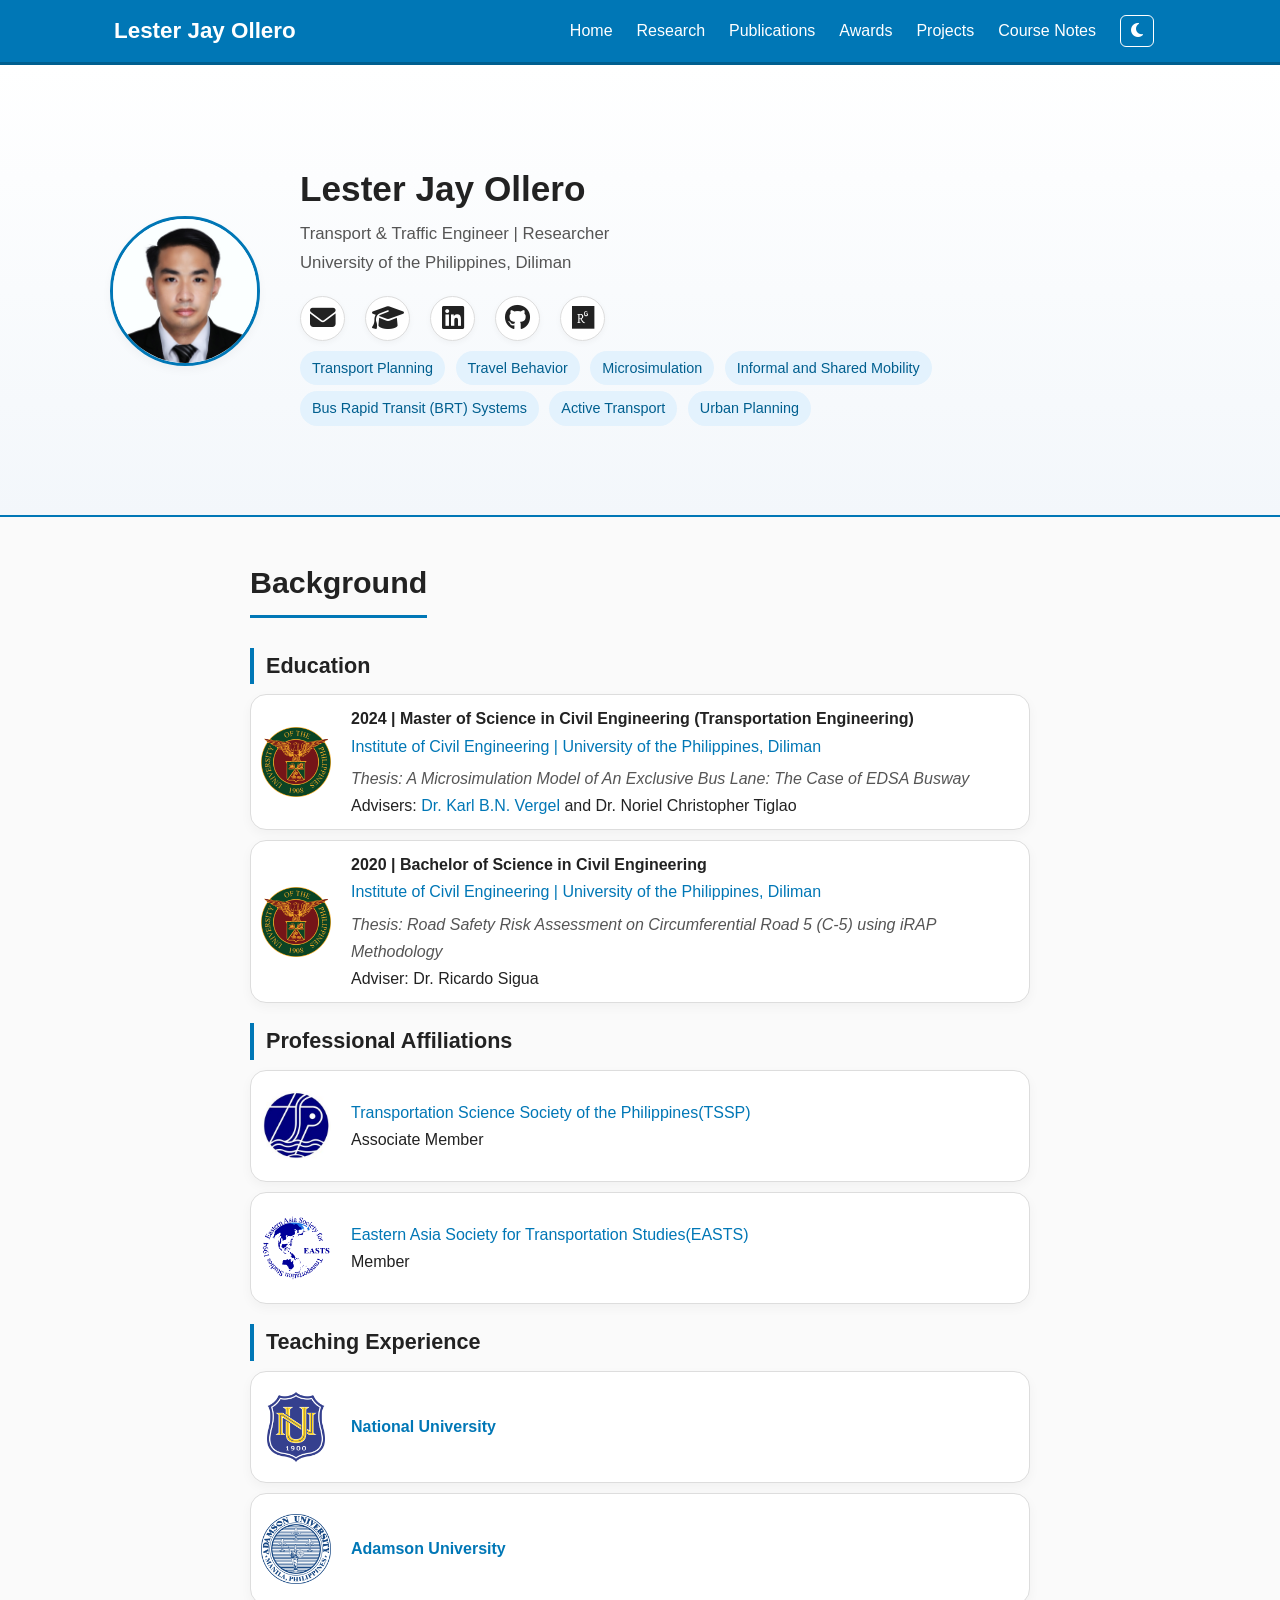
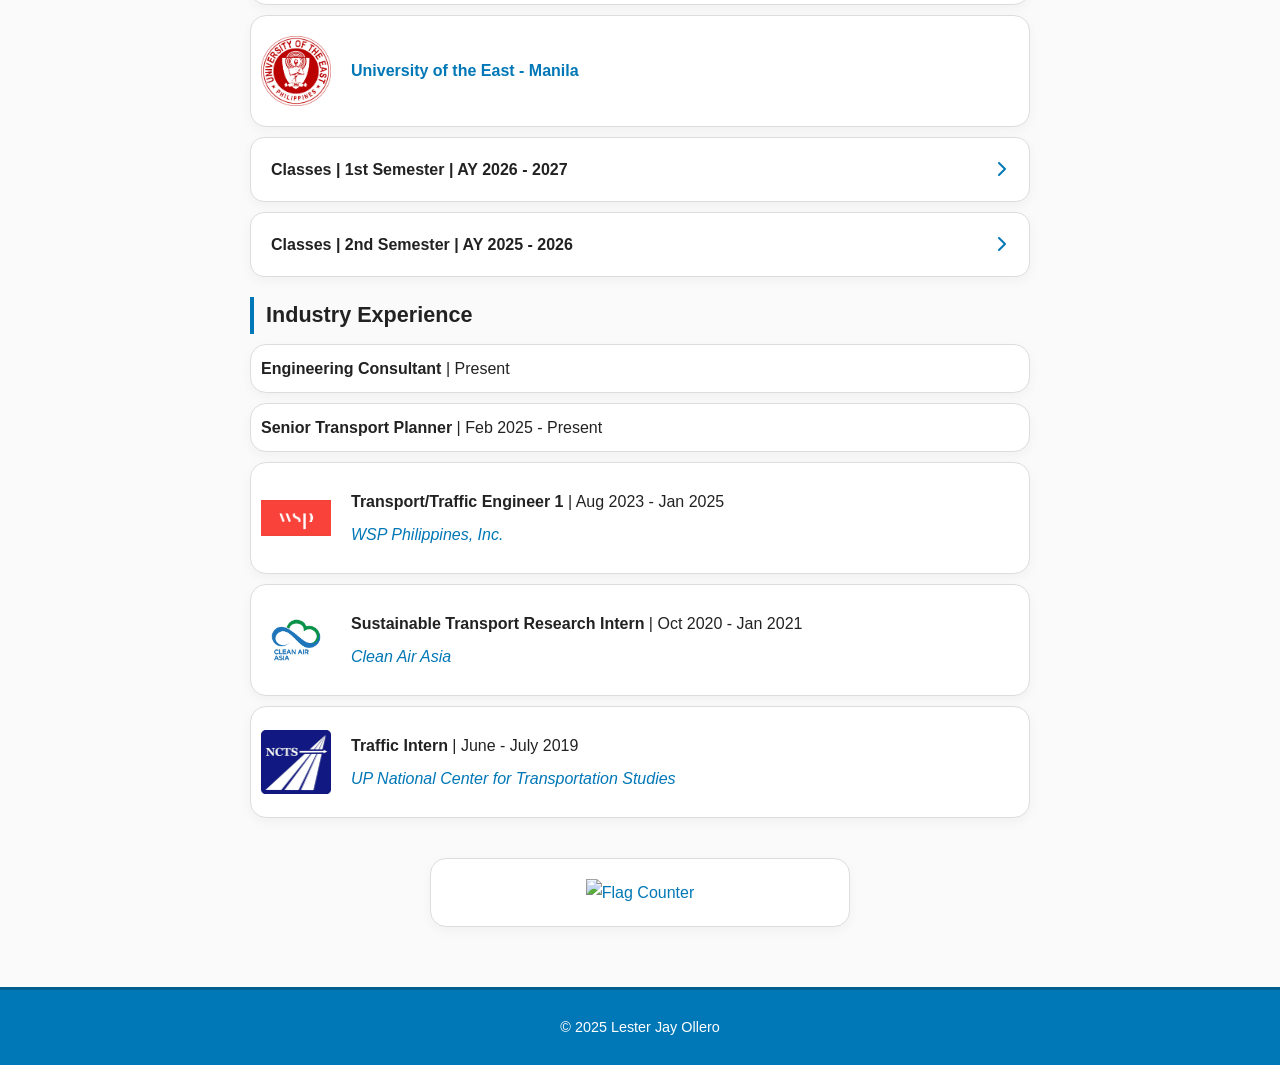
==== index.html @ 2fdcbc17 "Update index.html" ====
<!DOCTYPE html>
<html lang="en">
<head>
  <meta charset="UTF-8" />
  <meta name="viewport" content="width=device-width, initial-scale=1.0" />
  <title>Lester Jay Ollero | Transport & Traffic Engineer | Researcher</title>
  <meta name="keywords" content="Lester Jay Ollero, LPTRP, EDSA Busway, Traffic Impact Assessment, Active Transport, BRT, Sustainable Mobility, Urban Transport, Traffic Simulation">
  <meta name="description" content="Lester Jay is a licensed Civil Engineer with extensive involvement in a variety of projects focused on public transport route planning, active transport strategic master planning, transportation master plan, traffic studies, and traffic impact assessments. He is currently assisting in the development of the Active Transport Strategic Master Plan (ATSMP), an initiative by the Department of Transportation (DOTr) aimed at advancing walking, cycling, and other forms of active mobility. He has collaborated with national government agencies, local government units (LGUs), and transport operators under the Public Transport Modernization Program to identify and analyze critical barriers to the effective implementation of the Local Public Transport Route Plan (LPTRP).  Lester Jay has been engaged in various transport and traffic engineering studies, including travel demand forecasting, road capacity assessments, intersection and queueing analysis, and parking demand studies. He has provided strategic inputs on roadway design optimization, internal circulation planning, and traffic impact mitigation to support data-driven decision-making in infrastructure development and urban planning.">
  <meta name="author" content="Lester Jay Ollero">
  <link rel="stylesheet" href="https://cdnjs.cloudflare.com/ajax/libs/font-awesome/6.5.0/css/all.min.css">

  <style>
    /* --- Reset --- */
    * {
      margin: 0;
      padding: 0;
      box-sizing: border-box;
    }

    :root {
      --bg: #fafafa;
      --text: #222;
      --muted: #555;
      --accent: #0077b6;
      --accent-hover: #005f8f;
      --nav-bg: #fff;
      --card-bg: #fff;
      --border: #ddd;
      --shadow: rgba(0, 0, 0, 0.04);
      --header-grad1: #ffffff;
      --header-grad2: #f3f7fb;
    }

    body.dark-mode {
      --bg: #0d1117;
      --text: #e6edf3;
      --muted: #9da6b5;
      --accent: #58a6ff;
      --accent-hover: #1f6feb;
      --nav-bg: #161b22;
      --card-bg: #161b22;
      --border: #30363d;
      --shadow: rgba(0, 0, 0, 0.3);
      --header-grad1: #161b22;
      --header-grad2: #0d1117;
    }

    body {
      font-family: "Segoe UI", Roboto, sans-serif;
      color: var(--text);
      background: var(--bg);
      line-height: 1.7;
      scroll-behavior: smooth;
      transition: background 0.4s, color 0.4s;
    }

    a {
      color: var(--accent);
      text-decoration: none;
      transition: color 0.2s ease;
    }

    a:hover {
      color: var(--accent-hover);
      text-decoration: underline;
    }

    /* --- Navbar --- */
    .navbar {
      background: var(--nav-bg);
      border-bottom: 1px solid var(--border);
      position: sticky;
      top: 0;
      z-index: 100;
      width: 100%;
      transition: background 0.4s, color 0.4s;
    }

    .nav-container {
      display: flex;
      justify-content: space-between;
      align-items: center;
      padding: 12px 24px;
      max-width: 1100px;
      margin: 0 auto;
    }

    .nav-logo {
      font-size: 1.4em;
      font-weight: 600;
      color: var(--text);
    }

    .nav-menu {
      display: flex;
      list-style: none;
      align-items: center;
    }

    .nav-menu li {
      margin: 0 12px;
    }

    .nav-menu a {
      color: var(--text);
      font-weight: 500;
    }

    .nav-menu a:hover {
      color: var(--accent);
    }

       /* --- FIX START: hamburger visible always --- */
    .menu-toggle .bar {
      height: 3px;
      width: 25px;
      background-color: #ffffff; /* visible on blue navbar */
      margin: 4px 0;
      border-radius: 3px;
      transition: background 0.3s;
    }
    /* --- FIX END --- */
    
    #theme-toggle {
      background: none;
      border: 1px solid var(--border);
      border-radius: 6px;
      padding: 6px 10px;
      cursor: pointer;
      color: var(--text);
      font-size: 1em;
      transition: all 0.3s ease;
    }

    #theme-toggle:hover {
      background: var(--accent);
      color: #fff;
      border-color: var(--accent);
    }

    /* --- Navbar Blue Theme --- */
.navbar {
  background: #0077b6 !important; /* same as footer color */
  border-bottom: 3px solid #005f8f; /* same darker blue border tone */
}

.nav-menu a {
  color: #ffffff !important; /* white text for readability */
}

.nav-menu a:hover {
  color: #cce7ff !important; /* lighter blue hover effect */
}

.nav-logo {
  color: #ffffff !important;
}

.menu-toggle .bar {
  background-color: #ffffff !important;
}

#theme-toggle {
  border: 1px solid #ffffff !important;
  color: #ffffff !important;
}

#theme-toggle:hover {
  background: #005f8f !important;
  color: #ffffff !important;
  border-color: #005f8f !important;
}


    /* --- Mobile Nav --- */
    .menu-toggle {
      display: none;
      flex-direction: column;
      cursor: pointer;
      z-index: 300; /* ensure above overlay */
    }

    .menu-toggle .bar {
      height: 3px;
      width: 25px;
      background-color: var(--text);
      margin: 4px 0;
      border-radius: 3px;
      transition: background 0.3s;
    }

    @media (max-width: 768px) {
      .menu-toggle {
        display: flex;
      }

      .nav-menu {
        position: fixed;
        right: -100%;
        top: 0;
        flex-direction: column;
        background: var(--nav-bg);
        width: min(80vw,280px);
        height: 100%;
        border-left: 1px solid var(--border);
        padding-top: 70px;
        transition: right 0.3s ease-in-out;
        z-index: 400; /* FIX: increased to stay above overlay */
      }

          /* --- FIX START: match mobile drawer with blue navbar --- */
      .nav-menu {
        background: #0077b6;
      }
      /* --- FIX END --- */
      
      .nav-menu.active {
        right: 0;
      }

      .nav-menu li {
        margin: 18px 0;
        text-align: center;
      }
    }

    body.menu-open::after {
      content: "";
      position: fixed;
      top: 0;
      left: 0;
      width: 100%;
      height: 100%;
      background: rgba(0, 0, 0, 0.4);
      z-index: 99;
    }

    header {
      padding: 20px 10px 10px;
      background: linear-gradient(to bottom, var(--header-grad1), var(--header-grad2));
      border-bottom: 2px solid var(--accent);
      transition: background 0.4s;
      position: relative;
      overflow:hidden;
      min-height: 420px;
    }
    
 /* particle area only */
.hero-bg{
    position:relative;
    max-width:1100px;
    margin:auto;
    min-height:420px;
    overflow:hidden;
    border-radius:20px;
}   

/* particles stay inside hero-bg only */
#particles-js{
    position:absolute;
    inset:0;
    width:100%;
    height:100%;
    z-index:0;
    overflow:hidden;
    pointer-events:none;
}
    
 .header-container{
    display:flex;
    align-items:center;
    justify-content:center;
    gap:40px;
    min-height:420px;
    margin:auto;
    text-align:left;
    padding:30px 20px;
   position: relative;
   z-index:2;
}

    .profile-pic img {
      width: 150px;
      height: 150px;
      object-fit: cover;
      border-radius: 50%;
      border: 3px solid var(--accent);
      box-shadow: 0 4px 10px var(--shadow);
    }

    .header-text h1 {
      font-size: 2.2em;
      color: var(--text);
      margin-bottom: 2px;
    }

    .header-text p {
      color: var(--muted);
      font-size: 1.05em;
    }

    .header-text em {
      color: var(--muted);
      display: block;
      margin-top: 3px;
    }

    .contact-links {
      margin-top: 18px;
      display: flex;
      justify-content: center;
      gap: 20px;
      font-size: 1.6em;
    }

    .contact-links a {
      color: var(--text);
      background: var(--card-bg);
      padding: 10px;
      border-radius: 50%;
      transition: all 0.3s ease;
      display: flex;
      align-items: center;
      justify-content: center;
      width: 45px;
      height: 45px;
      box-shadow: 0 2px 6px var(--shadow);
      border: 1px solid var(--border);
    }

    .contact-links a:hover {
      color: #fff;
      background: var(--accent);
      transform: scale(1.15);
    }

    .contact-links{
    justify-content:flex-start;
}

    section {
      max-width: 900px;
      margin: 40px auto;
      padding: 0 20px;
    }

   /* =========================
   SECTION LAYOUT
========================= */

section{
    max-width:800px;
    margin:40px auto;
    padding:0 10px;
}

section h2{
    font-size:1.9rem;
    border-bottom:3px solid var(--accent);
    display:inline-block;
    padding-bottom:6px;
    margin-bottom:10px;
}

section h3{
    font-size:1.35rem;
    margin:20px 0 10px;
    border-left:4px solid var(--accent);
    padding-left:12px;
}

    section h4{
    margin-top:10px;
    background:var(--card-bg);
    border:1px solid var(--border);
    border-radius:14px;
    padding:18px 20px;
    box-shadow:0 4px 12px var(--shadow);
    cursor:pointer;
    display:flex;
    justify-content:space-between;
    align-items:center;
    transition:0.25s ease;
}

section h4:hover{
    transform:translateY(-2px);
}

section h4 i {
  transform: rotate(-90deg);
  transition: 0.3s;
  color: var(--accent);
}

section h4.active i { transform: rotate(0deg); }

.collapsible-content {
  overflow: hidden;
  max-height: 0;
  transition: max-height 0.4s ease;
}

.collapsible-content.open {
  max-height: 2000px;
}

    section ul {
      list-style: none;
      padding-left: 0;
    }

    section li{
    background:var(--card-bg);
    border:1px solid var(--border);
    border-radius:16px;
    padding:10px;
    margin-bottom:10px;
    box-shadow:0 4px 12px var(--shadow);
    transition:0.25s ease;
}

section li:hover{
    transform:translateY(-2px);
}

    section li strong {
      color: var(--text);
    }

    section em {
      color: var(--muted);
      display: block;
      margin-top: 5px;
    }

 footer {
  text-align: center;
  padding: 25px 10px;
  background: #0077b6; /* main blue tone */
  color: #ffffff; /* white text for contrast */
  font-size: 0.9em;
  margin-top: 60px;
  border-top: 3px solid #005f8f; /* subtle darker blue border */
  transition: background 0.4s, color 0.4s;
}

footer a {
  color: #ffffff;
  text-decoration: underline;
}

footer a:hover {
  color: #cce7ff;
}

/* =========================
   RESEARCH INTERESTS
========================= */

.research-card{
    background: var(--card-bg);
    border: 1px solid var(--border);
    border-radius: 20px;
    padding: 24px;
    box-shadow: 0 4px 12px var(--shadow);
}

.research-title{
    font-size: 0.9rem;
    font-weight: 600;
    letter-spacing: 1px;
    text-transform: uppercase;
    color: var(--muted);
    margin-bottom: 16px;
}

/* Two-row layout */
.research-tags{
    display: grid;
    grid-template-columns: repeat(4, 1fr);
    gap: 8px;
}

.research-tag{
    display: flex;
    justify-content: center;
    align-items: center;
    text-align: center;
    padding: 5px 10px;
    border-radius: 999px;
    font-size: 0.65rem;
    font-weight: 500;
}

.research-tag.blue{
    background:#eef4ff;
    border:1px solid #bfd2ff;
    color:#2563eb;
}

.research-tag.green{
    background:#eef8f4;
    border:1px solid #b7dfd2;
    color:#0f766e;
}

body.dark-mode .research-tag.blue{
    background:rgba(88,166,255,.15);
    border:1px solid rgba(88,166,255,.30);
    color:#8ab4ff;
}

body.dark-mode .research-tag.green{
    background:rgba(34,197,94,.15);
    border:1px solid rgba(34,197,94,.30);
    color:#7ee787;
}

/* Mobile responsiveness */
@media (max-width: 900px){
    .research-tags{
        grid-template-columns: repeat(2, 1fr);
    }
}

@media (max-width: 600px){
    .research-tags{
        grid-template-columns: 1fr;
    }

    header h1{
        font-size: 1.9em;
    }

    section{
        margin: 25px auto;
    }
}
    /* Education Logos */
.education-entry{
    display:flex;
    align-items:center;
    gap:20px;
    min-height:90px;
}

.education-entry img{
    width:70px;
    height:70px;
    object-fit:contain;
    flex-shrink:0;
    align-self:center;
}

.education-details{
    flex:1;
}
      /* =========================
   VISITOR COUNTER
========================= */

      .visitor-counter{
    margin:40px auto;
    padding:20px;
    max-width:420px;
    background:var(--card-bg);
    border:1px solid var(--border);
    border-radius:16px;
    box-shadow:0 4px 12px var(--shadow);
    text-align:center;
}

  /*--- FIXED RESEARCH TAGS --- */
  .tag {
    display:inline-block;
    background:#e3f2fd;
    color:#005f8f;
    padding:5px 12px;
    border-radius:20px;
    font-size:0.9em;
    margin-right:6px;
    margin-bottom:6px;
    transition: all .2s;
  }
  body.dark-mode .tag { background:#203544; color: #bfe6ff; }
  .tag:hover { background: var(--accent); color:#fff; cursor:default; }
  
    .tags{
    margin-top:10px;
}
    @media (max-width: 768px){

    .header-container{
        flex-direction: column;
        text-align: center;
        gap: 20px;
    }

    .contact-links{
        justify-content: center;
    }

    .header-text{
        width: 100%;
    }
}
    @media (max-width:768px){
    .research-tag{
        font-size:0.8rem;
        padding:8px 12px;
    }
}
    @media (max-width:768px){
    .header-text h1{
        font-size:1.8rem;
    }

    .header-text p{
        font-size:0.95rem;
    }
}
    @media (max-width:768px){
    section{
        padding:0 15px;
    }
}
    @media (max-width: 768px) {
    .visitor-counter {
        max-width: 100%;
        padding: 10px;
        overflow-x: auto;
    }

    .visitor-counter img {
        max-width: 100%;
        height: auto;
    }
}
  </style>
</head>

<body>
  <nav class="navbar">
    <div class="nav-container">
      <a href="#home" class="nav-logo">Lester Jay Ollero</a>
      <div class="menu-toggle" id="mobile-menu">
        <span class="bar"></span>
        <span class="bar"></span>
        <span class="bar"></span>
      </div>
      <ul class="nav-menu">
        <li><a href="#home" style="color:var(--accent);">Home</a></li>
        <li><a href="research.html">Research</a></li>
        <li><a href="publications.html">Publications</a></li>
        <li><a href="awards.html">Awards</a></li>
        <li><a href="projects.html">Projects</a></li>
        <li><a href="trafficflow.html">Course Notes</a></li>
        <li><button id="theme-toggle" title="Toggle dark/light mode"><i class="fa-solid fa-moon"></i></button></li>
      </ul>
    </div>
  </nav>

  <header id="home">
    <div class="hero-bg">
    <div id="particles-js"></div>
    
    <div class="header-container">
      <div class="profile-pic">
        <img src="images/ollero_github.jpeg" alt="Lester Jay Ollero Profile Photo">
      </div>
      <div class="header-text">
        <h1>Lester Jay Ollero</h1>
        <p>Transport & Traffic Engineer | Researcher</p>
        <p>University of the Philippines, Diliman</p>
        <div class="contact-links">
          <a href="mailto:ollerolesterjay@gmail.com" title="Email"><i class="fa-solid fa-envelope"></i></a>
          <a href="https://scholar.google.com/citations?hl=en&user=lB6re-QAAAAJ" target="_blank" title="Google Scholar"><i class="fa-solid fa-graduation-cap"></i></a>
          <a href="https://www.linkedin.com/in/lesterjayventuraollero/" target="_blank" title="LinkedIn"><i class="fa-brands fa-linkedin"></i></a>
          <a href="https://github.com/lesterjayollero" target="_blank" title="GitHub"><i class="fa-brands fa-github"></i></a>
          <a href="https://www.researchgate.net/profile/Lester_Jay_Ollero" target="_blank" title="ResearchGate"><i class="fa-brands fa-researchgate"></i></a>
        </div>
        <div class="tags">
    <span class="tag">Transport Planning</span>
    <span class="tag">Travel Behavior</span>
    <span class="tag">Microsimulation</span>
    <span class="tag">Informal and Shared Mobility</span>
    <span class="tag">Bus Rapid Transit (BRT) Systems</span>
    <span class="tag">Active Transport</span>
    <span class="tag">Urban Planning</span>
  </div>
      </div>
      </div>
    </div>
  </header>

  <section id="background">
    <h2>Background</h2>
    <h3>Education</h3>
  <ul>
    <li>
    <div class="education-entry">
      
      <img src="images/upd logo.png" alt="UP Diliman Logo">
      
      <div class="education-details">
          <strong>2024 | Master of Science in Civil Engineering (Transportation Engineering)</strong><br>
        <a href="https://ice.upd.edu.ph/" target="_blank">Institute of Civil Engineering | University of the Philippines, Diliman</a><br>
        <em>Thesis: A Microsimulation Model of An Exclusive Bus Lane: The Case of EDSA Busway</em>
        Advisers: <a href="https://ice.upd.edu.ph/karl-vergel/" target="_blank">Dr. Karl B.N. Vergel</a> and Dr. Noriel Christopher Tiglao
      </div>
    </div>
   </li>
  </ul>

    <ul>
    <li>
        <div class="education-entry">
      
      <img src="images/upd logo.png" alt="UP Diliman Logo">
      
      <div class="education-details">
      <strong>2020 | Bachelor of Science in Civil Engineering</strong><br>
        <a href="https://ice.upd.edu.ph/" target="_blank">Institute of Civil Engineering | University of the Philippines, Diliman</a><br>
        <em>Thesis: Road Safety Risk Assessment on Circumferential Road 5 (C-5) using iRAP Methodology</em>
        Adviser: Dr. Ricardo Sigua
      </div>
      </div>
    </li>
    </ul>
    
    <h3>Professional Affiliations</h3>
    <ul>
        <li>
      <div class="education-entry">
      <img src="images/tssp logo.jpg" alt="Transportation Science Society of the Philippines Logo">
      <div class="education-details">
      <a href="https://ncts.upd.edu.ph/tssp/" target="_blank">Transportation Science Society of the Philippines(TSSP)</a><br>
        <p>Associate Member</p>
      </div>
      </div>
        </li>
    </ul>
    
    <ul>
      <li>
        <div class="education-entry">
      
      <img src="images/easts logo.png" alt="Eastern Asia Society for Transportation Studies Logo">
      
      <div class="education-details">
          <a href="https://easts.info/" target="_blank">Eastern Asia Society for Transportation Studies(EASTS)</a><br>
        <p>Member</p>
      </div>
        </div>
      </li>
    </ul>
    
    <h3>Teaching Experience</h3>
    <ul>
        <li>
        <div class="education-entry">
        <img src="images/nu logo.png" alt="National University Logo">
        <div class="education-details">
        <strong><a href="https://www.national-u.edu.ph/" target="_blank">National University</a></strong>
        </div>
        </div>
        </li>
    </ul>
         <ul>
        <li>
        <div class="education-entry">
        <img src="images/adu logo.png" alt="Adamson University Logo">
        <div class="education-details">
         <strong> <a href="https://www.adamson.edu.ph/v1//" target="_blank">Adamson University</a></strong>
         </div>
        </div>
        </li>
    </ul>
      <ul> 
      <li>
        <div class="education-entry">
        <img src="images/ue logo.png" alt="University of the East Logo">
        <div class="education-details">
        <strong><a href="https://www.ue.edu.ph/mla/history-of-college-of-engineering/" target="_blank">University of the East - Manila</a></strong><br>
        </div>
        </div>
        </li>
    </ul> 
   
     <h4>Classes | 1st Semester | AY 2026 - 2027 <i class="fa-solid fa-chevron-down"></i></h4>
     <div class="collapsible-content">
      <ul>
      <li>Pending Teaching Load</li>
      <li>Pending Teaching Load</li>
      </ul> 
    </div>
   
    <h4>Classes | 2nd Semester | AY 2025 - 2026 <i class="fa-solid fa-chevron-down"></i></h4>
     <div class="collapsible-content">
      <ul>
      <li>Highway and Railroad Engineering</li>
      <li>Principles of Transportation Engineering</li>
      <li>Geotechnical Engineering</li>
      <li>Theory of Structures</li>
      <li>Introduction to Transport Modelling and Simulation</li>
      <li>Transportation Master Planning (TMP) and Traffic Impact Assessment (TIA) Studies</li>
      <li>Transportation and Traffic Surveys</li>
    </ul> 
    </div>
    
    <h3>Industry Experience</h3>
    <ul>
      <li><strong>Engineering Consultant</strong> | Present<br>
      </li>
      <li><strong>Senior Transport Planner</strong> | Feb 2025 - Present<br>
      </li>
      
      <li>
        <div class="education-entry">
        <img src="images/wsp logo.png" alt="WSP Logo">
        <div class="education-details">
        <strong>Transport/Traffic Engineer 1</strong> | Aug 2023 - Jan 2025<br>
        <em><a href="https://www.wsp.com/en-ph/services/transport-planning" target="_blank">WSP Philippines, Inc.</a></em>
        </div>
        </div>
      </li>
      
      <li>
        <div class="education-entry">
        <img src="images/caa logo.png" alt="Clean Air Asia Logo">
        <div class="education-details">
        <strong>Sustainable Transport Research Intern</strong> | Oct 2020 - Jan 2021<br>
        <em><a href="https://cleanairasia.org/" target="_blank">Clean Air Asia</a></em>
        </div>
        </div>
      </li>
        
      <li>
        <div class="education-entry">
        <img src="images/up ncts logo.jpg" alt="UP National Center for Transportation Studies Logo">
        <div class="education-details">
        <strong>Traffic Intern</strong> | June - July 2019<br>
        <em><a href="https://ncts.upd.edu.ph/" target="_blank">UP National Center for Transportation Studies</a></em>
        </div>
        </div>
      </li>
      
    </ul>
     </section>

  <div class="visitor-counter">
  <a href="https://info.flagcounter.com/JVEH">
    <img src="https://s05.flagcounter.com/count2/JVEH/bg_FFFFFF/txt_000000/border_CCCCCC/columns_4/maxflags_12/viewers_0/labels_1/pageviews_1/flags_0/percent_1/"
         alt="Flag Counter"
         border="0">
  </a>
</div>

  <script src="https://cdn.jsdelivr.net/npm/tsparticles@2/tsparticles.bundle.min.js"></script>
  
  <footer>© 2025 Lester Jay Ollero</footer>

  <script>
    const menu = document.querySelector('#mobile-menu');
    const navMenu = document.querySelector('.nav-menu');
    const body = document.querySelector('body');
    const toggleBtn = document.getElementById('theme-toggle');
    const icon = toggleBtn.querySelector('i');

    menu.addEventListener('click', () => {
      navMenu.classList.toggle('active');
      body.classList.toggle('menu-open');
    });

    document.querySelectorAll('.nav-menu a').forEach(link => {
      link.addEventListener('click', () => {
        navMenu.classList.remove('active');
        body.classList.remove('menu-open');
      });
    });

    const savedTheme = localStorage.getItem('theme');
    if (savedTheme === 'dark') {
      body.classList.add('dark-mode');
      icon.classList.replace('fa-moon', 'fa-sun');
    }

    toggleBtn.addEventListener('click', () => {
      body.classList.toggle('dark-mode');
      const isDark = body.classList.contains('dark-mode');
      icon.classList.toggle('fa-moon', !isDark);
      icon.classList.toggle('fa-sun', isDark);
      localStorage.setItem('theme', isDark ? 'dark' : 'light');
    });
    
    /* --- COLLAPSIBLES --- */
document.querySelectorAll('section h4').forEach((h4) => {
  const content = h4.nextElementSibling;
  h4.addEventListener('click', () => {
    const open = h4.classList.toggle('active');
    content.classList.toggle('open', open);
  });
});
/* -BG Dots--*/
tsParticles.load({
  id: "particles-js",
  options: {

    fullScreen: {
      enable: false
    },

    background: {
      color: {
        value: "transparent"
      }
    },

    particles: {
      number: {
        value: 80
      },
      color: {
        value: "#58a6ff"
      },
      links: {
        enable: true,
        color: "#58a6ff",
        distance: 150,
        opacity: 0.25
      },
      move: {
        enable: true,
        speed: 1
      },
      opacity: {
        value: 0.5
      },
      size: {
        value: {
          min: 1,
          max: 4
        }
      }
    }
  }
});
  </script>

<script type="application/ld+json">
{
  "@context": "https://schema.org",
  "@type": "Person",
  "name": "Lester Jay Ollero",
  "jobTitle": "Transport and Traffic Engineer",
  "affiliation": {
    "@type": "Organization",
    "name": "National University, Philippines"
  },
  "alumniOf": [
    {
      "@type": "CollegeOrUniversity",
      "name": "University of the Philippines Diliman"
    }
  ],
  "url": "https://lesterjayollero.github.io",
  "sameAs": [
    "https://scholar.google.com/citations?user=lB6re-QAAAAJ",
    "https://www.linkedin.com/in/lesterjayventuraollero/",
    "https://www.researchgate.net/profile/Lester_Jay_Ollero",
    "https://github.com/lesterjayollero"
  ],
  "knowsAbout": ["Transport Planning", "Traffic Simulation", "BRT", "Active Transport", "Sustainable Mobility", "Urban Planning", "Traffic Impact Assessment"]
}
 </script>
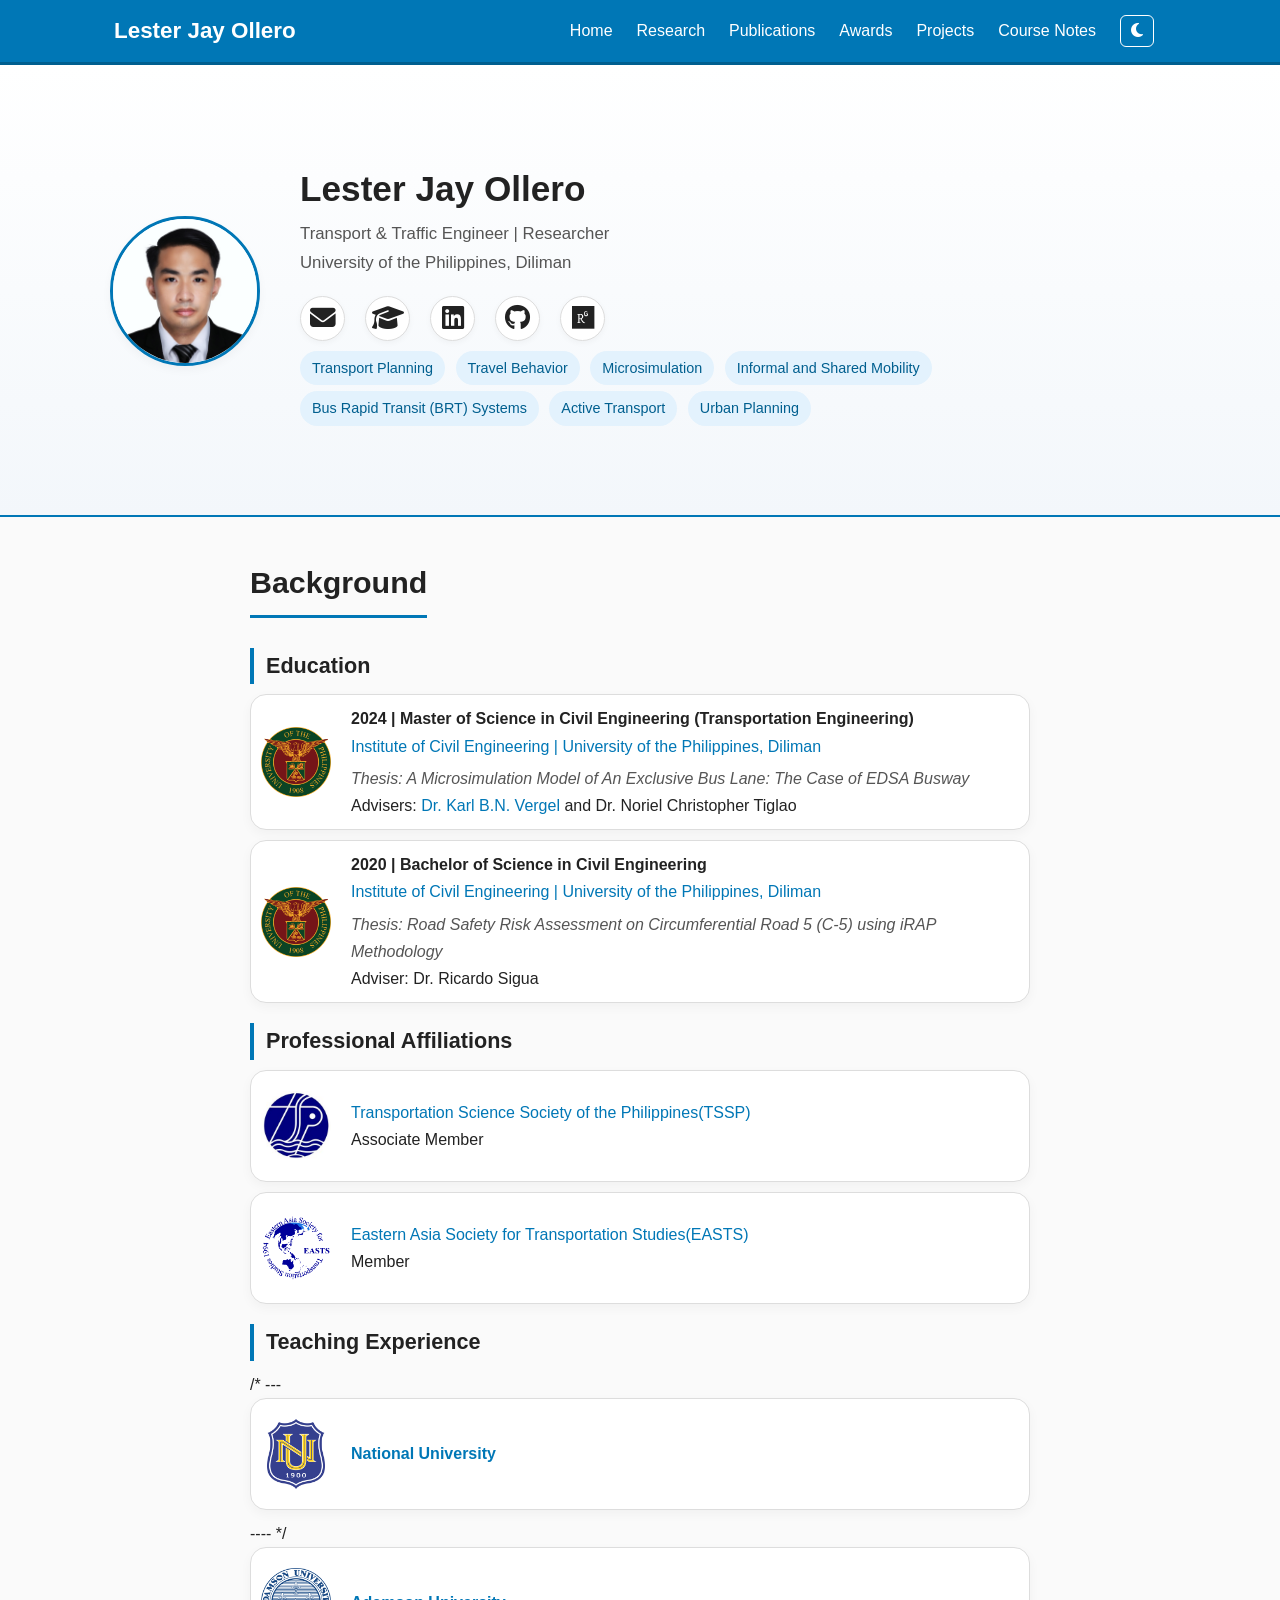
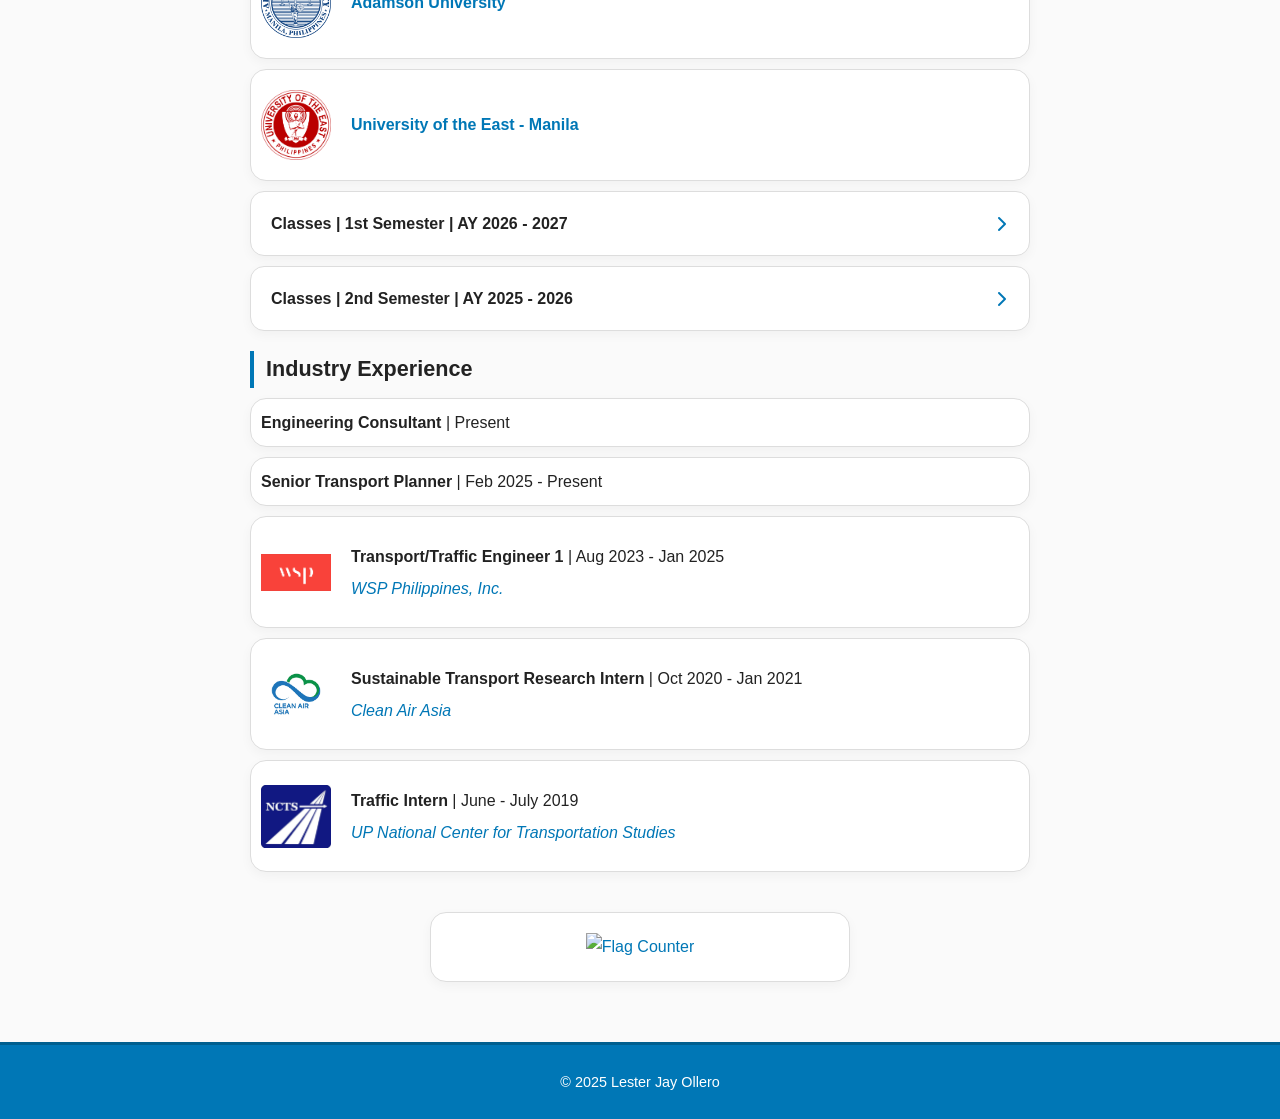
==== commit 0b9078f8: "Update index.html" ====
--- a/index.html
+++ b/index.html
@@ -7,8 +7,10 @@
   <meta name="keywords" content="Lester Jay Ollero, LPTRP, EDSA Busway, Traffic Impact Assessment, Active Transport, BRT, Sustainable Mobility, Urban Transport, Traffic Simulation">
   <meta name="description" content="Lester Jay is a licensed Civil Engineer with extensive involvement in a variety of projects focused on public transport route planning, active transport strategic master planning, transportation master plan, traffic studies, and traffic impact assessments. He is currently assisting in the development of the Active Transport Strategic Master Plan (ATSMP), an initiative by the Department of Transportation (DOTr) aimed at advancing walking, cycling, and other forms of active mobility. He has collaborated with national government agencies, local government units (LGUs), and transport operators under the Public Transport Modernization Program to identify and analyze critical barriers to the effective implementation of the Local Public Transport Route Plan (LPTRP).  Lester Jay has been engaged in various transport and traffic engineering studies, including travel demand forecasting, road capacity assessments, intersection and queueing analysis, and parking demand studies. He has provided strategic inputs on roadway design optimization, internal circulation planning, and traffic impact mitigation to support data-driven decision-making in infrastructure development and urban planning.">
   <meta name="author" content="Lester Jay Ollero">
+  <meta property="og:site_name" content="Lester Jay Ollero">
   <link rel="stylesheet" href="https://cdnjs.cloudflare.com/ajax/libs/font-awesome/6.5.0/css/all.min.css">
-
+  <link rel="icon" href="images/LJ Logo.png">
+  
   <style>
     /* --- Reset --- */
     * {
@@ -757,7 +759,7 @@
     </ul>
     
     <h3>Teaching Experience</h3>
-    <ul>
+  /* ---  <ul>
         <li>
         <div class="education-entry">
         <img src="images/nu logo.png" alt="National University Logo">
@@ -766,7 +768,7 @@
         </div>
         </div>
         </li>
-    </ul>
+    </ul>---- */
          <ul>
         <li>
         <div class="education-entry">
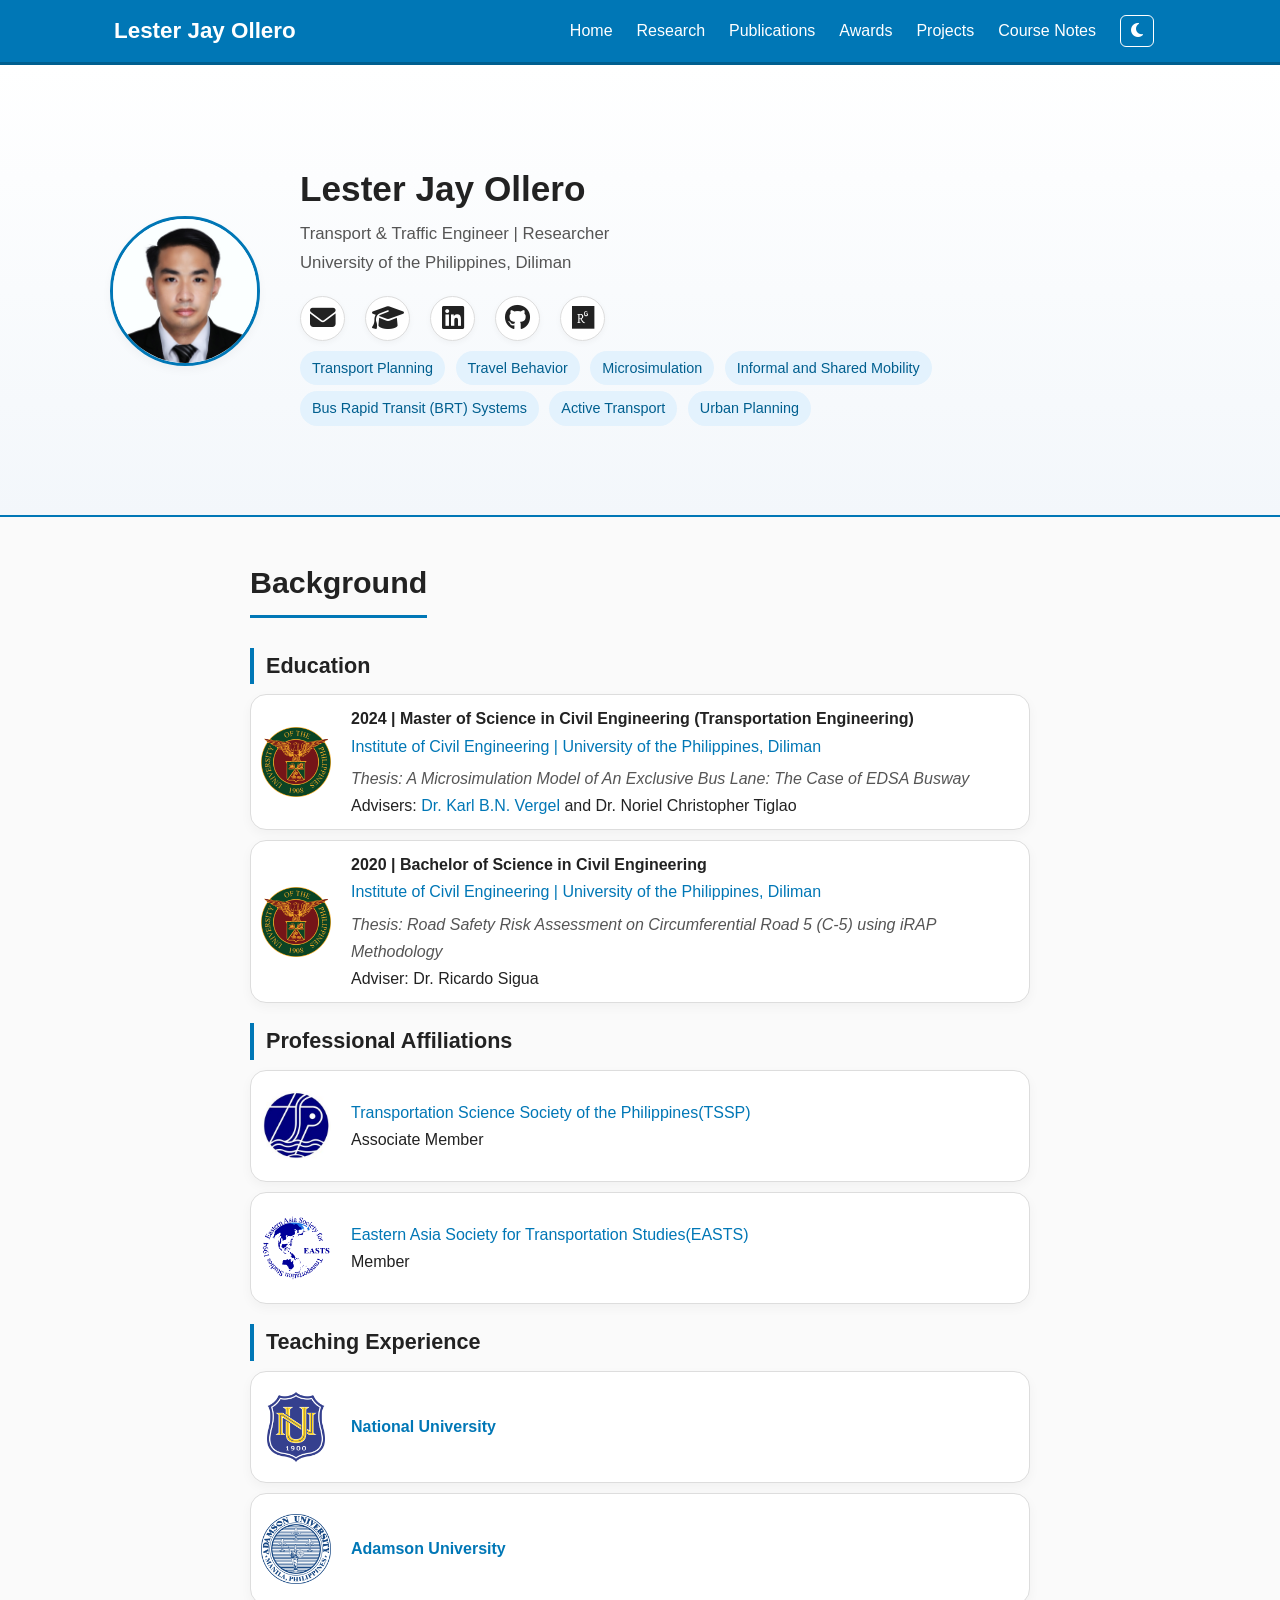
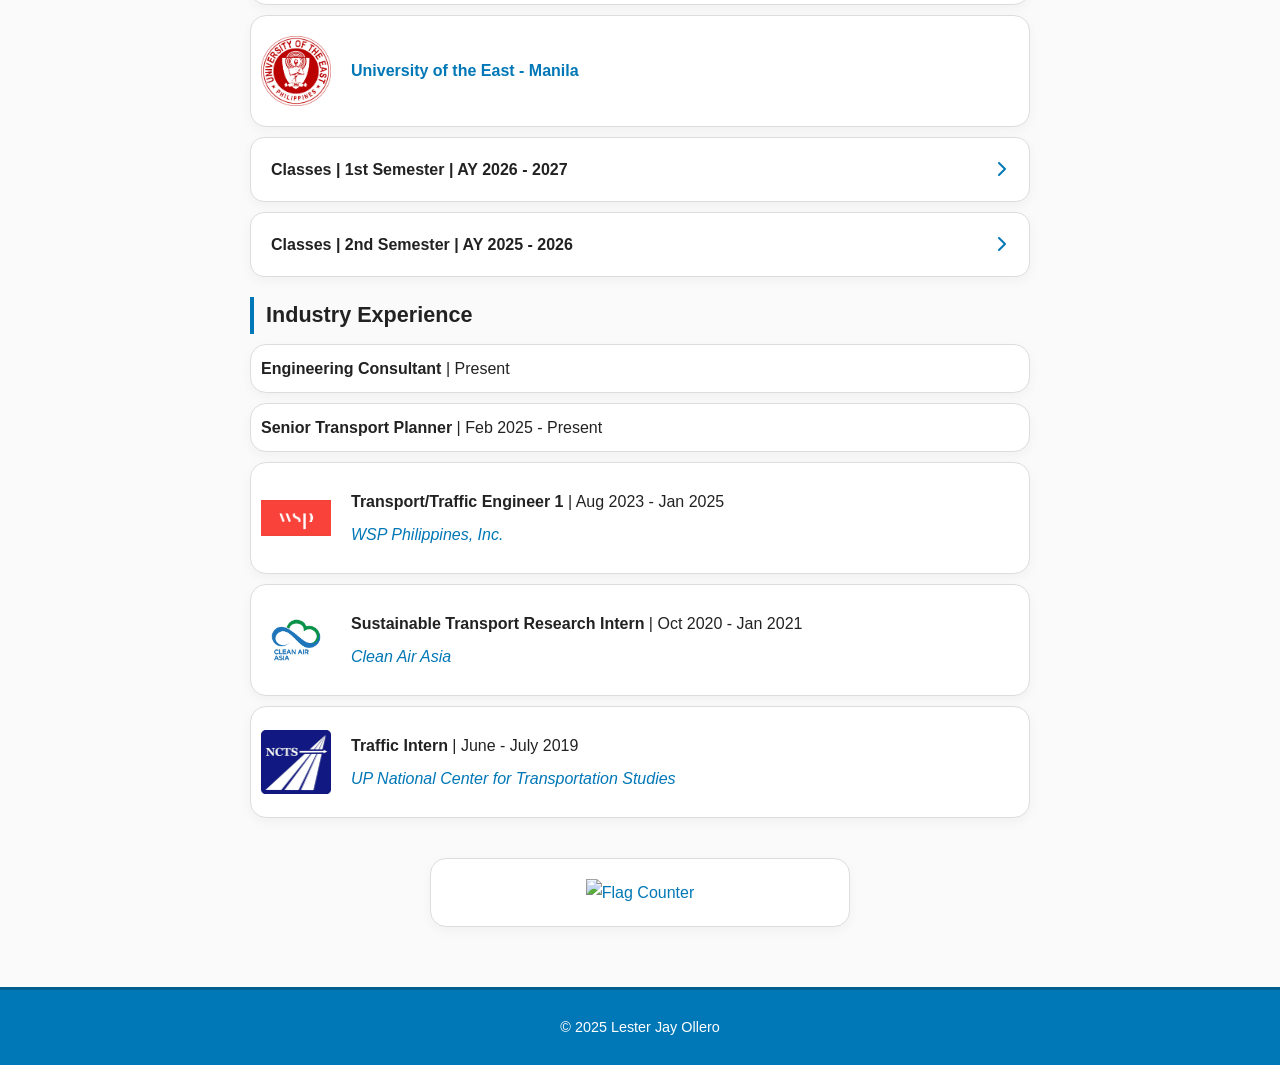
==== commit 486d3ffa: "Update index.html" ====
--- a/index.html
+++ b/index.html
@@ -759,7 +759,7 @@
     </ul>
     
     <h3>Teaching Experience</h3>
-  /* ---  <ul>
+  <ul>
         <li>
         <div class="education-entry">
         <img src="images/nu logo.png" alt="National University Logo">
@@ -768,7 +768,7 @@
         </div>
         </div>
         </li>
-    </ul>---- */
+    </ul>
          <ul>
         <li>
         <div class="education-entry">
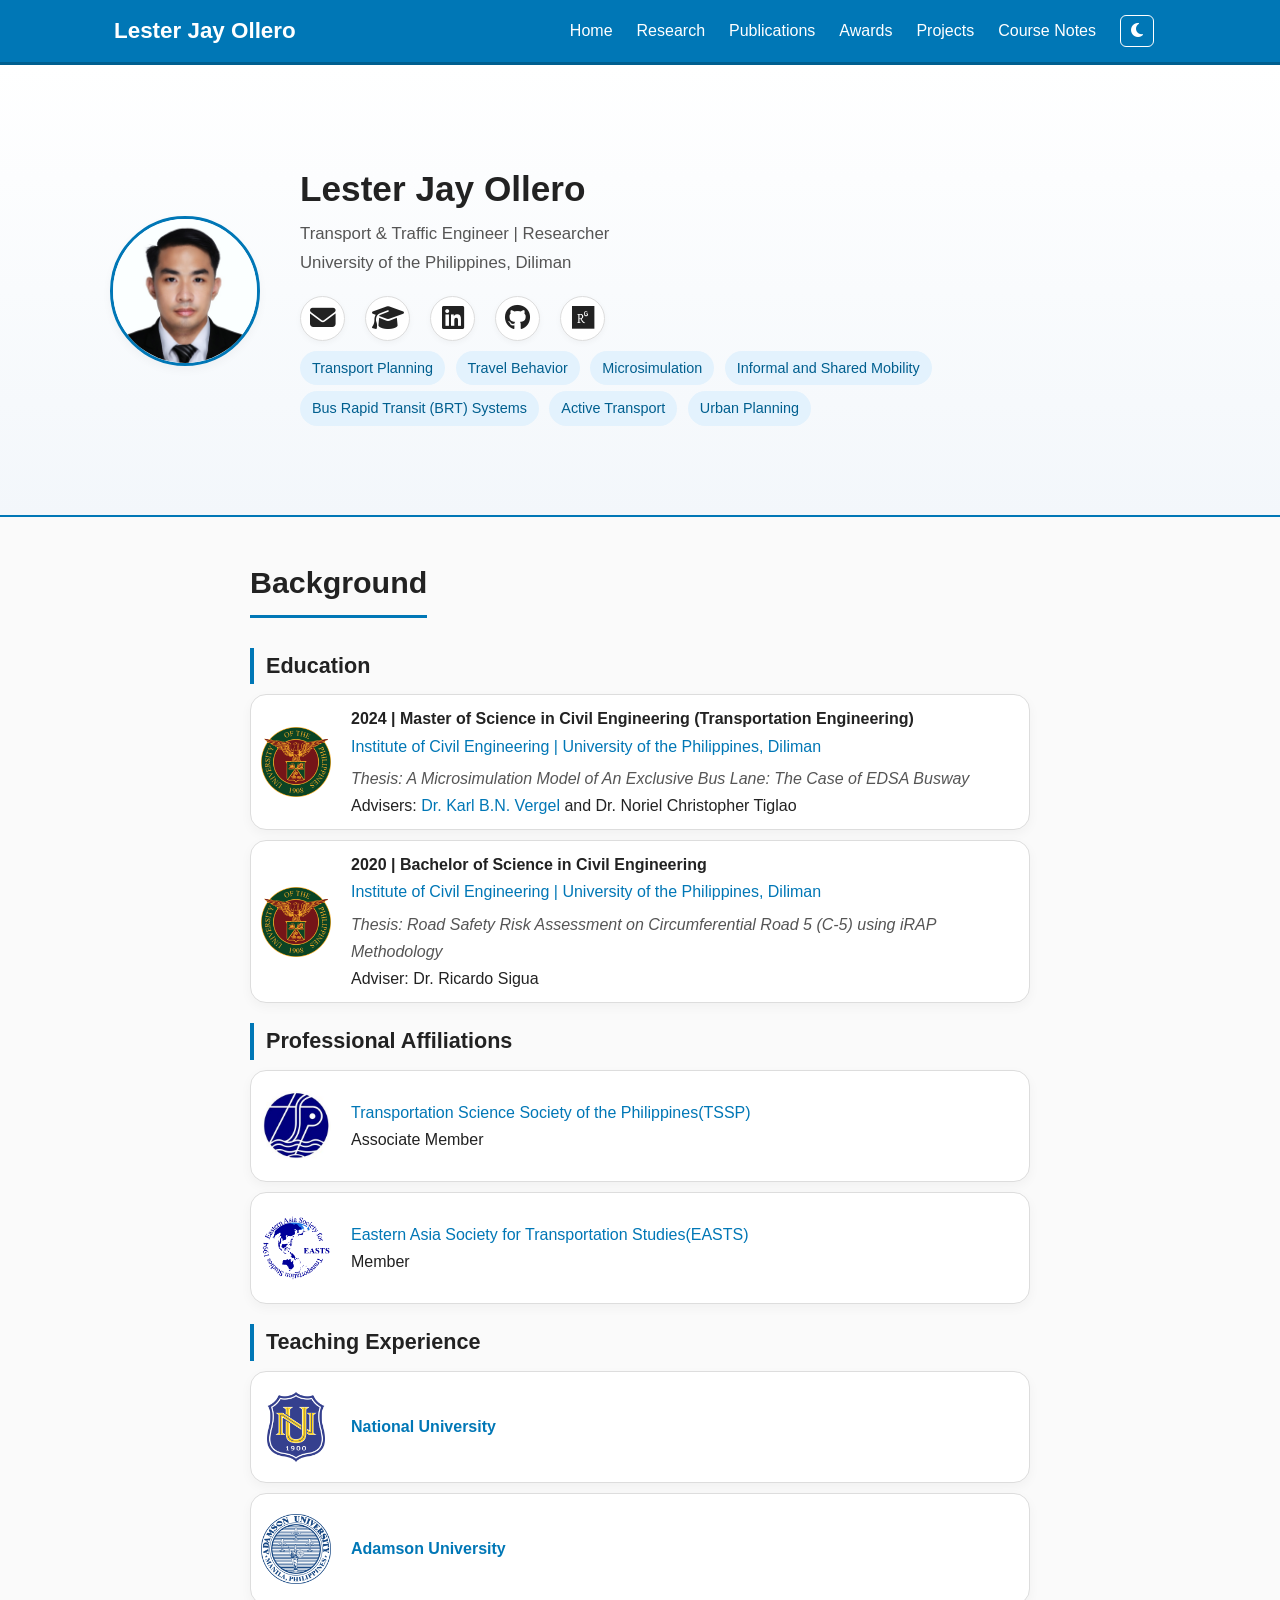
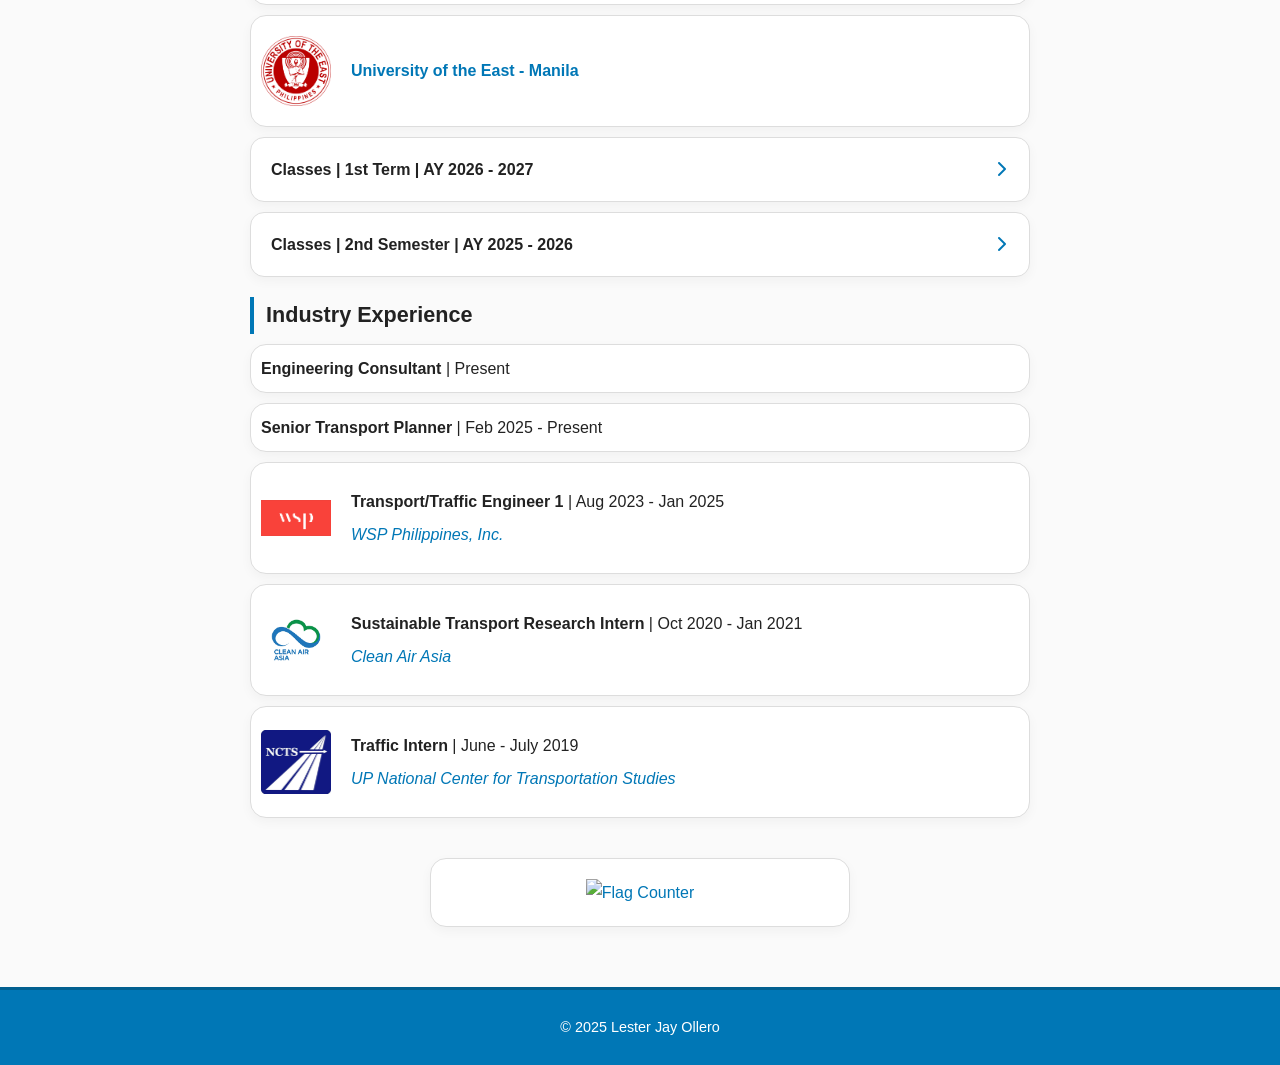
==== commit 56b32dc0: "Update index.html" ====
--- a/index.html
+++ b/index.html
@@ -790,11 +790,13 @@
         </li>
     </ul> 
    
-     <h4>Classes | 1st Semester | AY 2026 - 2027 <i class="fa-solid fa-chevron-down"></i></h4>
+     <h4>Classes | 1st Term | AY 2026 - 2027 <i class="fa-solid fa-chevron-down"></i></h4>
      <div class="collapsible-content">
       <ul>
-      <li>Pending Teaching Load</li>
-      <li>Pending Teaching Load</li>
+      <li>Advanced Transportation Planning and Engineering</li>
+      <li>Advanced Transport Modeling and Data Analytics</li>
+      <li>Principles of Transportation Engineering</li>
+      <li>Fundamentals of Surveying</li>
       </ul> 
     </div>
    
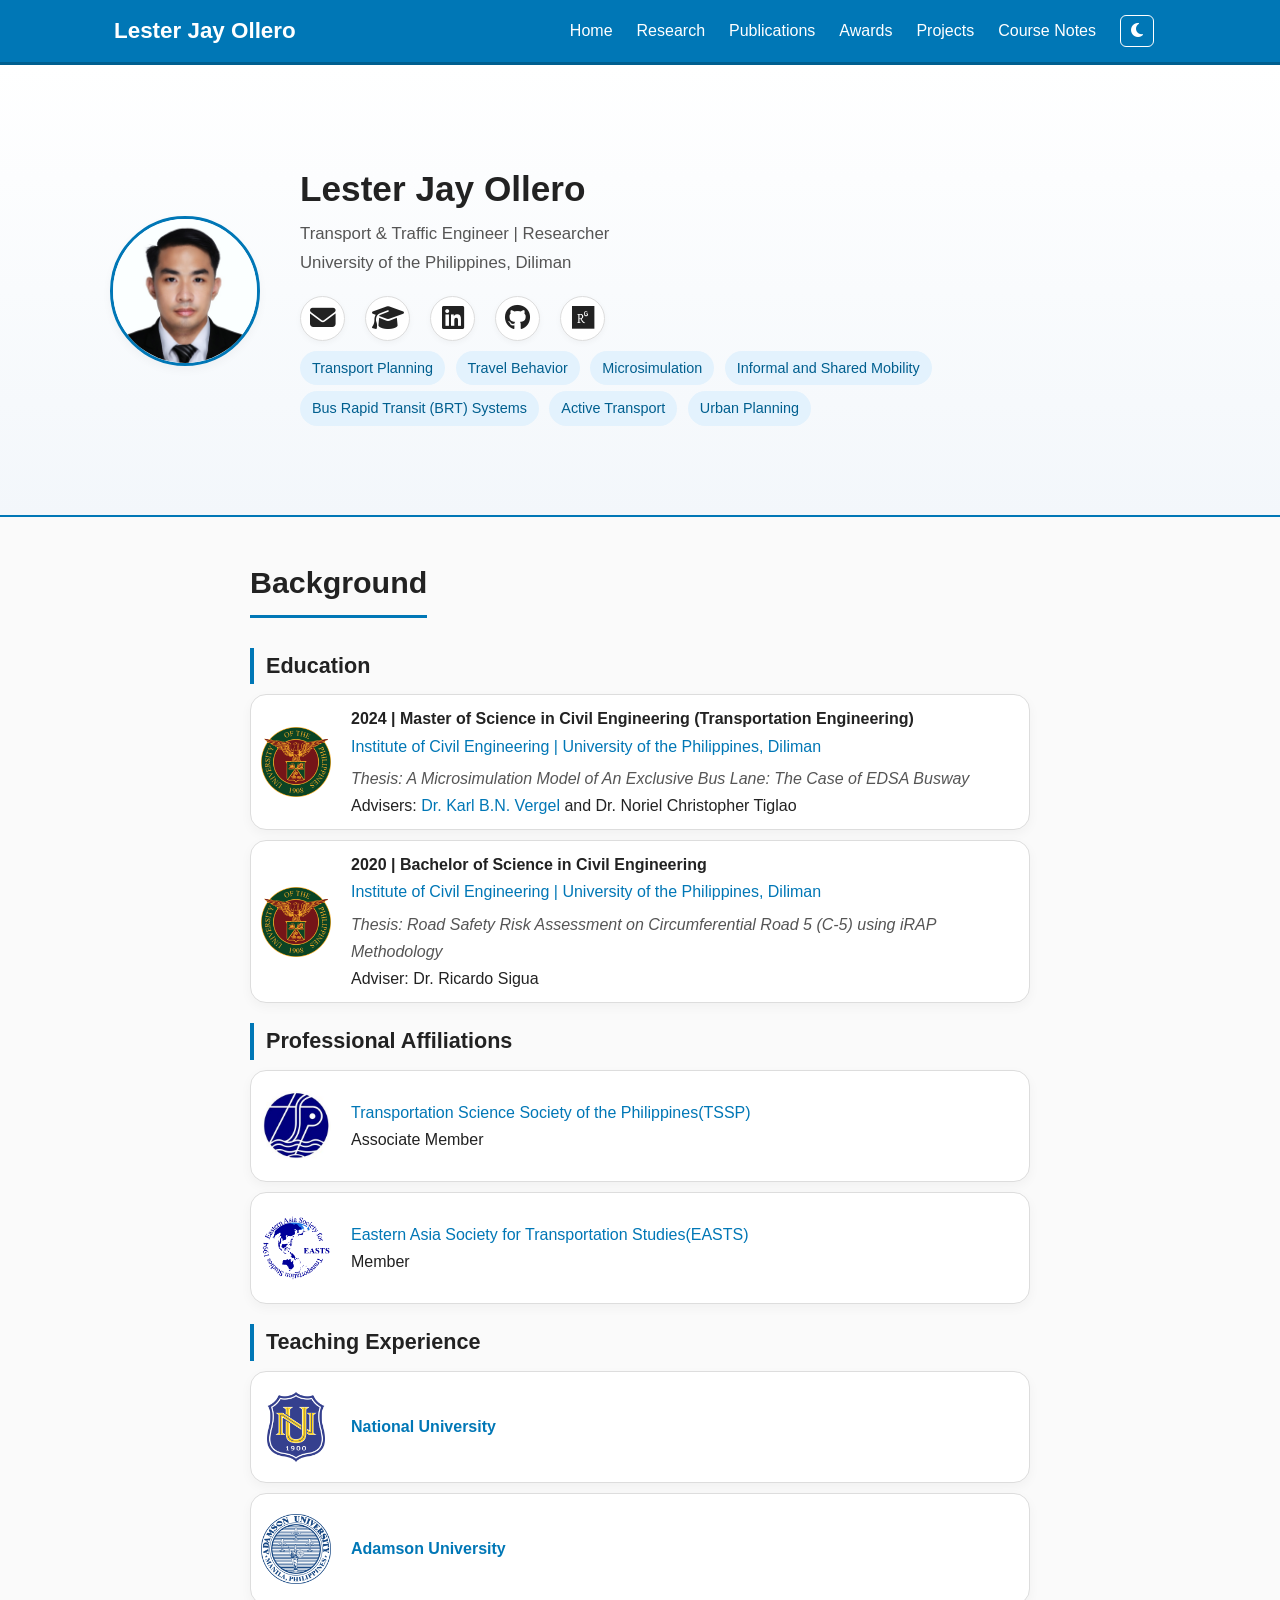
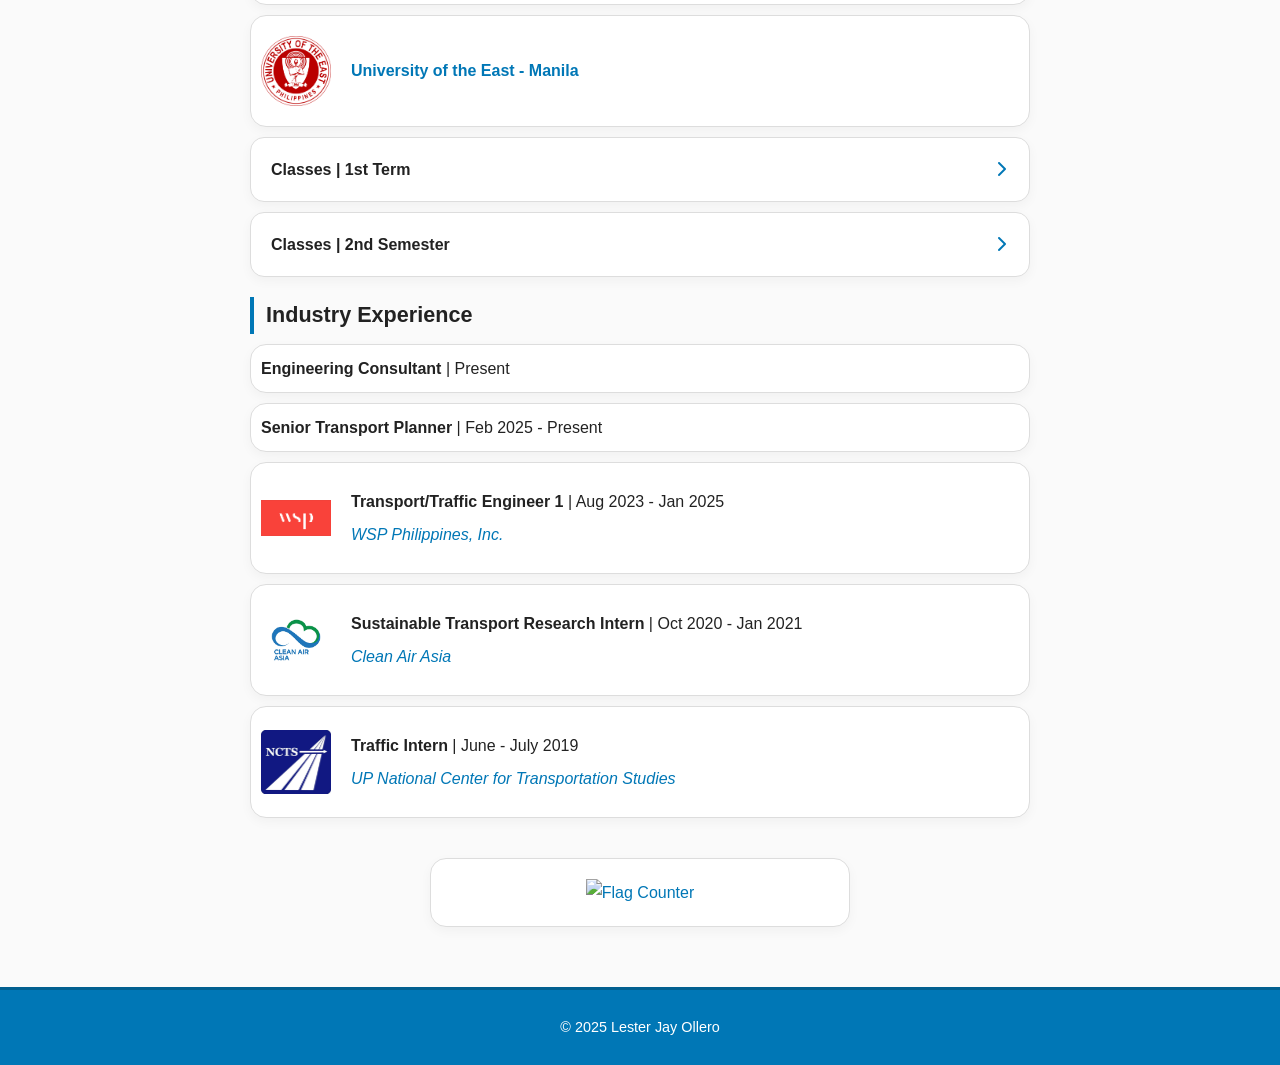
==== commit 974ae71a: "Update index.html" ====
--- a/index.html
+++ b/index.html
@@ -790,7 +790,7 @@
         </li>
     </ul> 
    
-     <h4>Classes | 1st Term | AY 2026 - 2027 <i class="fa-solid fa-chevron-down"></i></h4>
+     <h4>Classes | 1st Term <i class="fa-solid fa-chevron-down"></i></h4>
      <div class="collapsible-content">
       <ul>
       <li>Advanced Transportation Planning and Engineering</li>
@@ -800,7 +800,7 @@
       </ul> 
     </div>
    
-    <h4>Classes | 2nd Semester | AY 2025 - 2026 <i class="fa-solid fa-chevron-down"></i></h4>
+    <h4>Classes | 2nd Semester <i class="fa-solid fa-chevron-down"></i></h4>
      <div class="collapsible-content">
       <ul>
       <li>Highway and Railroad Engineering</li>
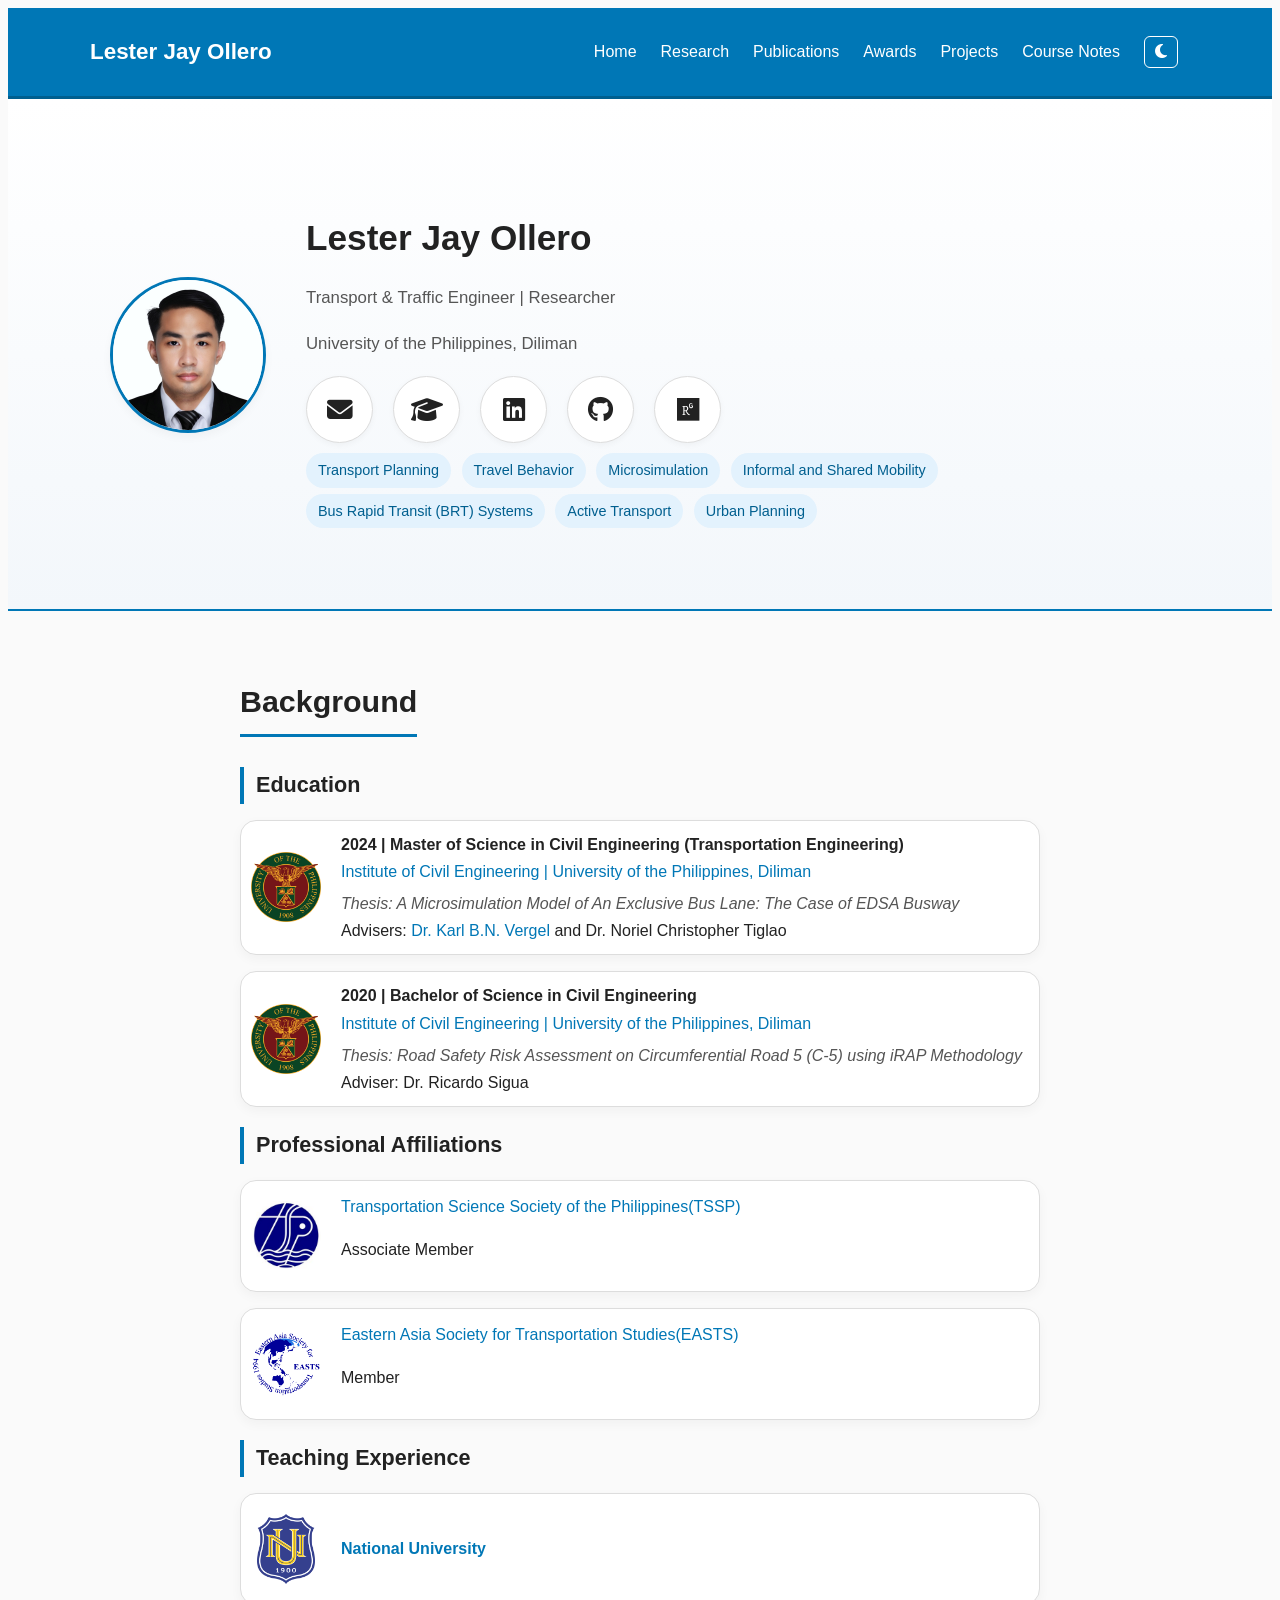
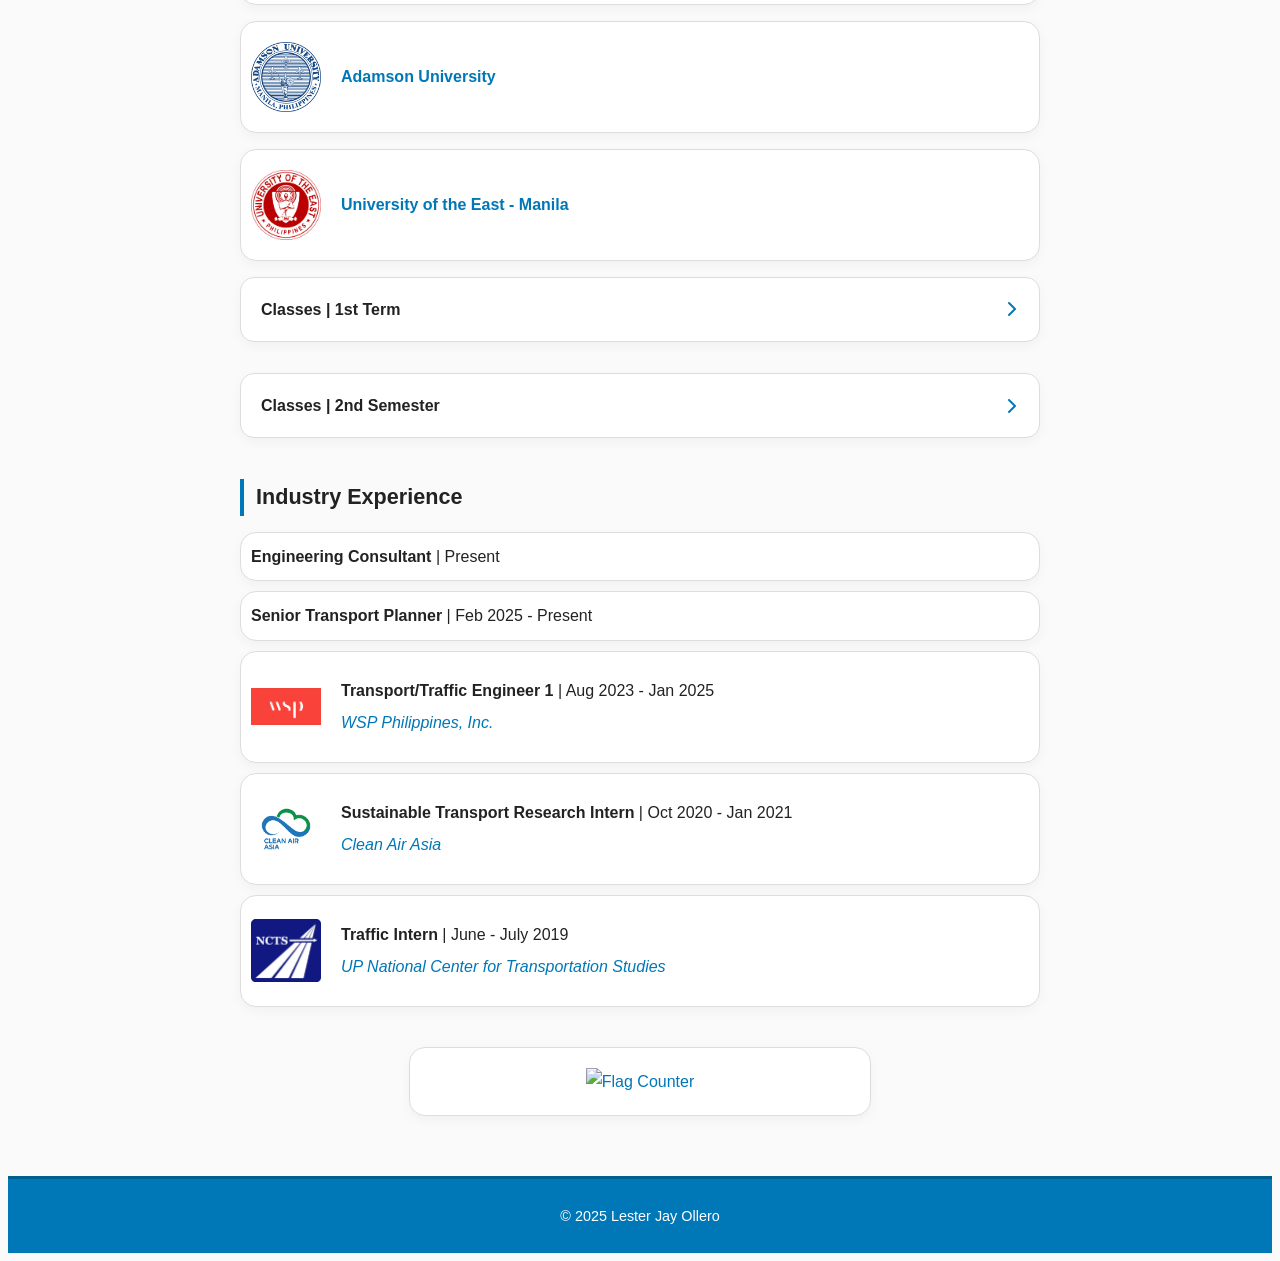
==== commit 53e49b3d: "Update index.html" ====
--- a/index.html
+++ b/index.html
@@ -11,635 +11,8 @@
   <link rel="stylesheet" href="https://cdnjs.cloudflare.com/ajax/libs/font-awesome/6.5.0/css/all.min.css">
   <link rel="icon" href="images/LJ Logo.png">
   
-  <style>
-    /* --- Reset --- */
-    * {
-      margin: 0;
-      padding: 0;
-      box-sizing: border-box;
-    }
-
-    :root {
-      --bg: #fafafa;
-      --text: #222;
-      --muted: #555;
-      --accent: #0077b6;
-      --accent-hover: #005f8f;
-      --nav-bg: #fff;
-      --card-bg: #fff;
-      --border: #ddd;
-      --shadow: rgba(0, 0, 0, 0.04);
-      --header-grad1: #ffffff;
-      --header-grad2: #f3f7fb;
-    }
-
-    body.dark-mode {
-      --bg: #0d1117;
-      --text: #e6edf3;
-      --muted: #9da6b5;
-      --accent: #58a6ff;
-      --accent-hover: #1f6feb;
-      --nav-bg: #161b22;
-      --card-bg: #161b22;
-      --border: #30363d;
-      --shadow: rgba(0, 0, 0, 0.3);
-      --header-grad1: #161b22;
-      --header-grad2: #0d1117;
-    }
-
-    body {
-      font-family: "Segoe UI", Roboto, sans-serif;
-      color: var(--text);
-      background: var(--bg);
-      line-height: 1.7;
-      scroll-behavior: smooth;
-      transition: background 0.4s, color 0.4s;
-    }
-
-    a {
-      color: var(--accent);
-      text-decoration: none;
-      transition: color 0.2s ease;
-    }
-
-    a:hover {
-      color: var(--accent-hover);
-      text-decoration: underline;
-    }
-
-    /* --- Navbar --- */
-    .navbar {
-      background: var(--nav-bg);
-      border-bottom: 1px solid var(--border);
-      position: sticky;
-      top: 0;
-      z-index: 100;
-      width: 100%;
-      transition: background 0.4s, color 0.4s;
-    }
-
-    .nav-container {
-      display: flex;
-      justify-content: space-between;
-      align-items: center;
-      padding: 12px 24px;
-      max-width: 1100px;
-      margin: 0 auto;
-    }
-
-    .nav-logo {
-      font-size: 1.4em;
-      font-weight: 600;
-      color: var(--text);
-    }
-
-    .nav-menu {
-      display: flex;
-      list-style: none;
-      align-items: center;
-    }
-
-    .nav-menu li {
-      margin: 0 12px;
-    }
-
-    .nav-menu a {
-      color: var(--text);
-      font-weight: 500;
-    }
-
-    .nav-menu a:hover {
-      color: var(--accent);
-    }
-
-       /* --- FIX START: hamburger visible always --- */
-    .menu-toggle .bar {
-      height: 3px;
-      width: 25px;
-      background-color: #ffffff; /* visible on blue navbar */
-      margin: 4px 0;
-      border-radius: 3px;
-      transition: background 0.3s;
-    }
-    /* --- FIX END --- */
-    
-    #theme-toggle {
-      background: none;
-      border: 1px solid var(--border);
-      border-radius: 6px;
-      padding: 6px 10px;
-      cursor: pointer;
-      color: var(--text);
-      font-size: 1em;
-      transition: all 0.3s ease;
-    }
-
-    #theme-toggle:hover {
-      background: var(--accent);
-      color: #fff;
-      border-color: var(--accent);
-    }
-
-    /* --- Navbar Blue Theme --- */
-.navbar {
-  background: #0077b6 !important; /* same as footer color */
-  border-bottom: 3px solid #005f8f; /* same darker blue border tone */
-}
-
-.nav-menu a {
-  color: #ffffff !important; /* white text for readability */
-}
-
-.nav-menu a:hover {
-  color: #cce7ff !important; /* lighter blue hover effect */
-}
-
-.nav-logo {
-  color: #ffffff !important;
-}
-
-.menu-toggle .bar {
-  background-color: #ffffff !important;
-}
-
-#theme-toggle {
-  border: 1px solid #ffffff !important;
-  color: #ffffff !important;
-}
-
-#theme-toggle:hover {
-  background: #005f8f !important;
-  color: #ffffff !important;
-  border-color: #005f8f !important;
-}
-
-
-    /* --- Mobile Nav --- */
-    .menu-toggle {
-      display: none;
-      flex-direction: column;
-      cursor: pointer;
-      z-index: 300; /* ensure above overlay */
-    }
-
-    .menu-toggle .bar {
-      height: 3px;
-      width: 25px;
-      background-color: var(--text);
-      margin: 4px 0;
-      border-radius: 3px;
-      transition: background 0.3s;
-    }
-
-    @media (max-width: 768px) {
-      .menu-toggle {
-        display: flex;
-      }
-
-      .nav-menu {
-        position: fixed;
-        right: -100%;
-        top: 0;
-        flex-direction: column;
-        background: var(--nav-bg);
-        width: min(80vw,280px);
-        height: 100%;
-        border-left: 1px solid var(--border);
-        padding-top: 70px;
-        transition: right 0.3s ease-in-out;
-        z-index: 400; /* FIX: increased to stay above overlay */
-      }
-
-          /* --- FIX START: match mobile drawer with blue navbar --- */
-      .nav-menu {
-        background: #0077b6;
-      }
-      /* --- FIX END --- */
-      
-      .nav-menu.active {
-        right: 0;
-      }
-
-      .nav-menu li {
-        margin: 18px 0;
-        text-align: center;
-      }
-    }
-
-    body.menu-open::after {
-      content: "";
-      position: fixed;
-      top: 0;
-      left: 0;
-      width: 100%;
-      height: 100%;
-      background: rgba(0, 0, 0, 0.4);
-      z-index: 99;
-    }
-
-    header {
-      padding: 20px 10px 10px;
-      background: linear-gradient(to bottom, var(--header-grad1), var(--header-grad2));
-      border-bottom: 2px solid var(--accent);
-      transition: background 0.4s;
-      position: relative;
-      overflow:hidden;
-      min-height: 420px;
-    }
-    
- /* particle area only */
-.hero-bg{
-    position:relative;
-    max-width:1100px;
-    margin:auto;
-    min-height:420px;
-    overflow:hidden;
-    border-radius:20px;
-}   
-
-/* particles stay inside hero-bg only */
-#particles-js{
-    position:absolute;
-    inset:0;
-    width:100%;
-    height:100%;
-    z-index:0;
-    overflow:hidden;
-    pointer-events:none;
-}
-    
- .header-container{
-    display:flex;
-    align-items:center;
-    justify-content:center;
-    gap:40px;
-    min-height:420px;
-    margin:auto;
-    text-align:left;
-    padding:30px 20px;
-   position: relative;
-   z-index:2;
-}
-
-    .profile-pic img {
-      width: 150px;
-      height: 150px;
-      object-fit: cover;
-      border-radius: 50%;
-      border: 3px solid var(--accent);
-      box-shadow: 0 4px 10px var(--shadow);
-    }
-
-    .header-text h1 {
-      font-size: 2.2em;
-      color: var(--text);
-      margin-bottom: 2px;
-    }
-
-    .header-text p {
-      color: var(--muted);
-      font-size: 1.05em;
-    }
-
-    .header-text em {
-      color: var(--muted);
-      display: block;
-      margin-top: 3px;
-    }
-
-    .contact-links {
-      margin-top: 18px;
-      display: flex;
-      justify-content: center;
-      gap: 20px;
-      font-size: 1.6em;
-    }
-
-    .contact-links a {
-      color: var(--text);
-      background: var(--card-bg);
-      padding: 10px;
-      border-radius: 50%;
-      transition: all 0.3s ease;
-      display: flex;
-      align-items: center;
-      justify-content: center;
-      width: 45px;
-      height: 45px;
-      box-shadow: 0 2px 6px var(--shadow);
-      border: 1px solid var(--border);
-    }
-
-    .contact-links a:hover {
-      color: #fff;
-      background: var(--accent);
-      transform: scale(1.15);
-    }
-
-    .contact-links{
-    justify-content:flex-start;
-}
-
-    section {
-      max-width: 900px;
-      margin: 40px auto;
-      padding: 0 20px;
-    }
-
-   /* =========================
-   SECTION LAYOUT
-========================= */
-
-section{
-    max-width:800px;
-    margin:40px auto;
-    padding:0 10px;
-}
-
-section h2{
-    font-size:1.9rem;
-    border-bottom:3px solid var(--accent);
-    display:inline-block;
-    padding-bottom:6px;
-    margin-bottom:10px;
-}
-
-section h3{
-    font-size:1.35rem;
-    margin:20px 0 10px;
-    border-left:4px solid var(--accent);
-    padding-left:12px;
-}
-
-    section h4{
-    margin-top:10px;
-    background:var(--card-bg);
-    border:1px solid var(--border);
-    border-radius:14px;
-    padding:18px 20px;
-    box-shadow:0 4px 12px var(--shadow);
-    cursor:pointer;
-    display:flex;
-    justify-content:space-between;
-    align-items:center;
-    transition:0.25s ease;
-}
-
-section h4:hover{
-    transform:translateY(-2px);
-}
-
-section h4 i {
-  transform: rotate(-90deg);
-  transition: 0.3s;
-  color: var(--accent);
-}
-
-section h4.active i { transform: rotate(0deg); }
-
-.collapsible-content {
-  overflow: hidden;
-  max-height: 0;
-  transition: max-height 0.4s ease;
-}
-
-.collapsible-content.open {
-  max-height: 2000px;
-}
-
-    section ul {
-      list-style: none;
-      padding-left: 0;
-    }
-
-    section li{
-    background:var(--card-bg);
-    border:1px solid var(--border);
-    border-radius:16px;
-    padding:10px;
-    margin-bottom:10px;
-    box-shadow:0 4px 12px var(--shadow);
-    transition:0.25s ease;
-}
-
-section li:hover{
-    transform:translateY(-2px);
-}
-
-    section li strong {
-      color: var(--text);
-    }
-
-    section em {
-      color: var(--muted);
-      display: block;
-      margin-top: 5px;
-    }
-
- footer {
-  text-align: center;
-  padding: 25px 10px;
-  background: #0077b6; /* main blue tone */
-  color: #ffffff; /* white text for contrast */
-  font-size: 0.9em;
-  margin-top: 60px;
-  border-top: 3px solid #005f8f; /* subtle darker blue border */
-  transition: background 0.4s, color 0.4s;
-}
-
-footer a {
-  color: #ffffff;
-  text-decoration: underline;
-}
-
-footer a:hover {
-  color: #cce7ff;
-}
-
-/* =========================
-   RESEARCH INTERESTS
-========================= */
-
-.research-card{
-    background: var(--card-bg);
-    border: 1px solid var(--border);
-    border-radius: 20px;
-    padding: 24px;
-    box-shadow: 0 4px 12px var(--shadow);
-}
-
-.research-title{
-    font-size: 0.9rem;
-    font-weight: 600;
-    letter-spacing: 1px;
-    text-transform: uppercase;
-    color: var(--muted);
-    margin-bottom: 16px;
-}
-
-/* Two-row layout */
-.research-tags{
-    display: grid;
-    grid-template-columns: repeat(4, 1fr);
-    gap: 8px;
-}
-
-.research-tag{
-    display: flex;
-    justify-content: center;
-    align-items: center;
-    text-align: center;
-    padding: 5px 10px;
-    border-radius: 999px;
-    font-size: 0.65rem;
-    font-weight: 500;
-}
-
-.research-tag.blue{
-    background:#eef4ff;
-    border:1px solid #bfd2ff;
-    color:#2563eb;
-}
-
-.research-tag.green{
-    background:#eef8f4;
-    border:1px solid #b7dfd2;
-    color:#0f766e;
-}
-
-body.dark-mode .research-tag.blue{
-    background:rgba(88,166,255,.15);
-    border:1px solid rgba(88,166,255,.30);
-    color:#8ab4ff;
-}
-
-body.dark-mode .research-tag.green{
-    background:rgba(34,197,94,.15);
-    border:1px solid rgba(34,197,94,.30);
-    color:#7ee787;
-}
-
-/* Mobile responsiveness */
-@media (max-width: 900px){
-    .research-tags{
-        grid-template-columns: repeat(2, 1fr);
-    }
-}
-
-@media (max-width: 600px){
-    .research-tags{
-        grid-template-columns: 1fr;
-    }
-
-    header h1{
-        font-size: 1.9em;
-    }
-
-    section{
-        margin: 25px auto;
-    }
-}
-    /* Education Logos */
-.education-entry{
-    display:flex;
-    align-items:center;
-    gap:20px;
-    min-height:90px;
-}
-
-.education-entry img{
-    width:70px;
-    height:70px;
-    object-fit:contain;
-    flex-shrink:0;
-    align-self:center;
-}
-
-.education-details{
-    flex:1;
-}
-      /* =========================
-   VISITOR COUNTER
-========================= */
-
-      .visitor-counter{
-    margin:40px auto;
-    padding:20px;
-    max-width:420px;
-    background:var(--card-bg);
-    border:1px solid var(--border);
-    border-radius:16px;
-    box-shadow:0 4px 12px var(--shadow);
-    text-align:center;
-}
-
-  /*--- FIXED RESEARCH TAGS --- */
-  .tag {
-    display:inline-block;
-    background:#e3f2fd;
-    color:#005f8f;
-    padding:5px 12px;
-    border-radius:20px;
-    font-size:0.9em;
-    margin-right:6px;
-    margin-bottom:6px;
-    transition: all .2s;
-  }
-  body.dark-mode .tag { background:#203544; color: #bfe6ff; }
-  .tag:hover { background: var(--accent); color:#fff; cursor:default; }
-  
-    .tags{
-    margin-top:10px;
-}
-    @media (max-width: 768px){
-
-    .header-container{
-        flex-direction: column;
-        text-align: center;
-        gap: 20px;
-    }
-
-    .contact-links{
-        justify-content: center;
-    }
-
-    .header-text{
-        width: 100%;
-    }
-}
-    @media (max-width:768px){
-    .research-tag{
-        font-size:0.8rem;
-        padding:8px 12px;
-    }
-}
-    @media (max-width:768px){
-    .header-text h1{
-        font-size:1.8rem;
-    }
-
-    .header-text p{
-        font-size:0.95rem;
-    }
-}
-    @media (max-width:768px){
-    section{
-        padding:0 15px;
-    }
-}
-    @media (max-width: 768px) {
-    .visitor-counter {
-        max-width: 100%;
-        padding: 10px;
-        overflow-x: auto;
-    }
-
-    .visitor-counter img {
-        max-width: 100%;
-        height: auto;
-    }
-}
-  </style>
+  <!--- CSS --->
+    <link rel="stylesheet" href="css/style.css">
 </head>
 
 <body>
--- a/css/style.css
+++ b/css/style.css
@@ -0,0 +1,629 @@
+<style>
+    /* --- Reset --- */
+    * {
+      margin: 0;
+      padding: 0;
+      box-sizing: border-box;
+    }
+
+    :root {
+      --bg: #fafafa;
+      --text: #222;
+      --muted: #555;
+      --accent: #0077b6;
+      --accent-hover: #005f8f;
+      --nav-bg: #fff;
+      --card-bg: #fff;
+      --border: #ddd;
+      --shadow: rgba(0, 0, 0, 0.04);
+      --header-grad1: #ffffff;
+      --header-grad2: #f3f7fb;
+    }
+
+    body.dark-mode {
+      --bg: #0d1117;
+      --text: #e6edf3;
+      --muted: #9da6b5;
+      --accent: #58a6ff;
+      --accent-hover: #1f6feb;
+      --nav-bg: #161b22;
+      --card-bg: #161b22;
+      --border: #30363d;
+      --shadow: rgba(0, 0, 0, 0.3);
+      --header-grad1: #161b22;
+      --header-grad2: #0d1117;
+    }
+
+    body {
+      font-family: "Segoe UI", Roboto, sans-serif;
+      color: var(--text);
+      background: var(--bg);
+      line-height: 1.7;
+      scroll-behavior: smooth;
+      transition: background 0.4s, color 0.4s;
+    }
+
+    a {
+      color: var(--accent);
+      text-decoration: none;
+      transition: color 0.2s ease;
+    }
+
+    a:hover {
+      color: var(--accent-hover);
+      text-decoration: underline;
+    }
+
+    /* --- Navbar --- */
+    .navbar {
+      background: var(--nav-bg);
+      border-bottom: 1px solid var(--border);
+      position: sticky;
+      top: 0;
+      z-index: 100;
+      width: 100%;
+      transition: background 0.4s, color 0.4s;
+    }
+
+    .nav-container {
+      display: flex;
+      justify-content: space-between;
+      align-items: center;
+      padding: 12px 24px;
+      max-width: 1100px;
+      margin: 0 auto;
+    }
+
+    .nav-logo {
+      font-size: 1.4em;
+      font-weight: 600;
+      color: var(--text);
+    }
+
+    .nav-menu {
+      display: flex;
+      list-style: none;
+      align-items: center;
+    }
+
+    .nav-menu li {
+      margin: 0 12px;
+    }
+
+    .nav-menu a {
+      color: var(--text);
+      font-weight: 500;
+    }
+
+    .nav-menu a:hover {
+      color: var(--accent);
+    }
+
+       /* --- FIX START: hamburger visible always --- */
+    .menu-toggle .bar {
+      height: 3px;
+      width: 25px;
+      background-color: #ffffff; /* visible on blue navbar */
+      margin: 4px 0;
+      border-radius: 3px;
+      transition: background 0.3s;
+    }
+    /* --- FIX END --- */
+    
+    #theme-toggle {
+      background: none;
+      border: 1px solid var(--border);
+      border-radius: 6px;
+      padding: 6px 10px;
+      cursor: pointer;
+      color: var(--text);
+      font-size: 1em;
+      transition: all 0.3s ease;
+    }
+
+    #theme-toggle:hover {
+      background: var(--accent);
+      color: #fff;
+      border-color: var(--accent);
+    }
+
+    /* --- Navbar Blue Theme --- */
+.navbar {
+  background: #0077b6 !important; /* same as footer color */
+  border-bottom: 3px solid #005f8f; /* same darker blue border tone */
+}
+
+.nav-menu a {
+  color: #ffffff !important; /* white text for readability */
+}
+
+.nav-menu a:hover {
+  color: #cce7ff !important; /* lighter blue hover effect */
+}
+
+.nav-logo {
+  color: #ffffff !important;
+}
+
+.menu-toggle .bar {
+  background-color: #ffffff !important;
+}
+
+#theme-toggle {
+  border: 1px solid #ffffff !important;
+  color: #ffffff !important;
+}
+
+#theme-toggle:hover {
+  background: #005f8f !important;
+  color: #ffffff !important;
+  border-color: #005f8f !important;
+}
+
+
+    /* --- Mobile Nav --- */
+    .menu-toggle {
+      display: none;
+      flex-direction: column;
+      cursor: pointer;
+      z-index: 300; /* ensure above overlay */
+    }
+
+    .menu-toggle .bar {
+      height: 3px;
+      width: 25px;
+      background-color: var(--text);
+      margin: 4px 0;
+      border-radius: 3px;
+      transition: background 0.3s;
+    }
+
+    @media (max-width: 768px) {
+      .menu-toggle {
+        display: flex;
+      }
+
+      .nav-menu {
+        position: fixed;
+        right: -100%;
+        top: 0;
+        flex-direction: column;
+        background: var(--nav-bg);
+        width: min(80vw,280px);
+        height: 100%;
+        border-left: 1px solid var(--border);
+        padding-top: 70px;
+        transition: right 0.3s ease-in-out;
+        z-index: 400; /* FIX: increased to stay above overlay */
+      }
+
+          /* --- FIX START: match mobile drawer with blue navbar --- */
+      .nav-menu {
+        background: #0077b6;
+      }
+      /* --- FIX END --- */
+      
+      .nav-menu.active {
+        right: 0;
+      }
+
+      .nav-menu li {
+        margin: 18px 0;
+        text-align: center;
+      }
+    }
+
+    body.menu-open::after {
+      content: "";
+      position: fixed;
+      top: 0;
+      left: 0;
+      width: 100%;
+      height: 100%;
+      background: rgba(0, 0, 0, 0.4);
+      z-index: 99;
+    }
+
+    header {
+      padding: 20px 10px 10px;
+      background: linear-gradient(to bottom, var(--header-grad1), var(--header-grad2));
+      border-bottom: 2px solid var(--accent);
+      transition: background 0.4s;
+      position: relative;
+      overflow:hidden;
+      min-height: 420px;
+    }
+    
+ /* particle area only */
+.hero-bg{
+    position:relative;
+    max-width:1100px;
+    margin:auto;
+    min-height:420px;
+    overflow:hidden;
+    border-radius:20px;
+}   
+
+/* particles stay inside hero-bg only */
+#particles-js{
+    position:absolute;
+    inset:0;
+    width:100%;
+    height:100%;
+    z-index:0;
+    overflow:hidden;
+    pointer-events:none;
+}
+    
+ .header-container{
+    display:flex;
+    align-items:center;
+    justify-content:center;
+    gap:40px;
+    min-height:420px;
+    margin:auto;
+    text-align:left;
+    padding:30px 20px;
+   position: relative;
+   z-index:2;
+}
+
+    .profile-pic img {
+      width: 150px;
+      height: 150px;
+      object-fit: cover;
+      border-radius: 50%;
+      border: 3px solid var(--accent);
+      box-shadow: 0 4px 10px var(--shadow);
+    }
+
+    .header-text h1 {
+      font-size: 2.2em;
+      color: var(--text);
+      margin-bottom: 2px;
+    }
+
+    .header-text p {
+      color: var(--muted);
+      font-size: 1.05em;
+    }
+
+    .header-text em {
+      color: var(--muted);
+      display: block;
+      margin-top: 3px;
+    }
+
+    .contact-links {
+      margin-top: 18px;
+      display: flex;
+      justify-content: center;
+      gap: 20px;
+      font-size: 1.6em;
+    }
+
+    .contact-links a {
+      color: var(--text);
+      background: var(--card-bg);
+      padding: 10px;
+      border-radius: 50%;
+      transition: all 0.3s ease;
+      display: flex;
+      align-items: center;
+      justify-content: center;
+      width: 45px;
+      height: 45px;
+      box-shadow: 0 2px 6px var(--shadow);
+      border: 1px solid var(--border);
+    }
+
+    .contact-links a:hover {
+      color: #fff;
+      background: var(--accent);
+      transform: scale(1.15);
+    }
+
+    .contact-links{
+    justify-content:flex-start;
+}
+
+    section {
+      max-width: 900px;
+      margin: 40px auto;
+      padding: 0 20px;
+    }
+
+   /* =========================
+   SECTION LAYOUT
+========================= */
+
+section{
+    max-width:800px;
+    margin:40px auto;
+    padding:0 10px;
+}
+
+section h2{
+    font-size:1.9rem;
+    border-bottom:3px solid var(--accent);
+    display:inline-block;
+    padding-bottom:6px;
+    margin-bottom:10px;
+}
+
+section h3{
+    font-size:1.35rem;
+    margin:20px 0 10px;
+    border-left:4px solid var(--accent);
+    padding-left:12px;
+}
+
+    section h4{
+    margin-top:10px;
+    background:var(--card-bg);
+    border:1px solid var(--border);
+    border-radius:14px;
+    padding:18px 20px;
+    box-shadow:0 4px 12px var(--shadow);
+    cursor:pointer;
+    display:flex;
+    justify-content:space-between;
+    align-items:center;
+    transition:0.25s ease;
+}
+
+section h4:hover{
+    transform:translateY(-2px);
+}
+
+section h4 i {
+  transform: rotate(-90deg);
+  transition: 0.3s;
+  color: var(--accent);
+}
+
+section h4.active i { transform: rotate(0deg); }
+
+.collapsible-content {
+  overflow: hidden;
+  max-height: 0;
+  transition: max-height 0.4s ease;
+}
+
+.collapsible-content.open {
+  max-height: 2000px;
+}
+
+    section ul {
+      list-style: none;
+      padding-left: 0;
+    }
+
+    section li{
+    background:var(--card-bg);
+    border:1px solid var(--border);
+    border-radius:16px;
+    padding:10px;
+    margin-bottom:10px;
+    box-shadow:0 4px 12px var(--shadow);
+    transition:0.25s ease;
+}
+
+section li:hover{
+    transform:translateY(-2px);
+}
+
+    section li strong {
+      color: var(--text);
+    }
+
+    section em {
+      color: var(--muted);
+      display: block;
+      margin-top: 5px;
+    }
+
+ footer {
+  text-align: center;
+  padding: 25px 10px;
+  background: #0077b6; /* main blue tone */
+  color: #ffffff; /* white text for contrast */
+  font-size: 0.9em;
+  margin-top: 60px;
+  border-top: 3px solid #005f8f; /* subtle darker blue border */
+  transition: background 0.4s, color 0.4s;
+}
+
+footer a {
+  color: #ffffff;
+  text-decoration: underline;
+}
+
+footer a:hover {
+  color: #cce7ff;
+}
+
+/* =========================
+   RESEARCH INTERESTS
+========================= */
+
+.research-card{
+    background: var(--card-bg);
+    border: 1px solid var(--border);
+    border-radius: 20px;
+    padding: 24px;
+    box-shadow: 0 4px 12px var(--shadow);
+}
+
+.research-title{
+    font-size: 0.9rem;
+    font-weight: 600;
+    letter-spacing: 1px;
+    text-transform: uppercase;
+    color: var(--muted);
+    margin-bottom: 16px;
+}
+
+/* Two-row layout */
+.research-tags{
+    display: grid;
+    grid-template-columns: repeat(4, 1fr);
+    gap: 8px;
+}
+
+.research-tag{
+    display: flex;
+    justify-content: center;
+    align-items: center;
+    text-align: center;
+    padding: 5px 10px;
+    border-radius: 999px;
+    font-size: 0.65rem;
+    font-weight: 500;
+}
+
+.research-tag.blue{
+    background:#eef4ff;
+    border:1px solid #bfd2ff;
+    color:#2563eb;
+}
+
+.research-tag.green{
+    background:#eef8f4;
+    border:1px solid #b7dfd2;
+    color:#0f766e;
+}
+
+body.dark-mode .research-tag.blue{
+    background:rgba(88,166,255,.15);
+    border:1px solid rgba(88,166,255,.30);
+    color:#8ab4ff;
+}
+
+body.dark-mode .research-tag.green{
+    background:rgba(34,197,94,.15);
+    border:1px solid rgba(34,197,94,.30);
+    color:#7ee787;
+}
+
+/* Mobile responsiveness */
+@media (max-width: 900px){
+    .research-tags{
+        grid-template-columns: repeat(2, 1fr);
+    }
+}
+
+@media (max-width: 600px){
+    .research-tags{
+        grid-template-columns: 1fr;
+    }
+
+    header h1{
+        font-size: 1.9em;
+    }
+
+    section{
+        margin: 25px auto;
+    }
+}
+    /* Education Logos */
+.education-entry{
+    display:flex;
+    align-items:center;
+    gap:20px;
+    min-height:90px;
+}
+
+.education-entry img{
+    width:70px;
+    height:70px;
+    object-fit:contain;
+    flex-shrink:0;
+    align-self:center;
+}
+
+.education-details{
+    flex:1;
+}
+      /* =========================
+   VISITOR COUNTER
+========================= */
+
+      .visitor-counter{
+    margin:40px auto;
+    padding:20px;
+    max-width:420px;
+    background:var(--card-bg);
+    border:1px solid var(--border);
+    border-radius:16px;
+    box-shadow:0 4px 12px var(--shadow);
+    text-align:center;
+}
+
+  /*--- FIXED RESEARCH TAGS --- */
+  .tag {
+    display:inline-block;
+    background:#e3f2fd;
+    color:#005f8f;
+    padding:5px 12px;
+    border-radius:20px;
+    font-size:0.9em;
+    margin-right:6px;
+    margin-bottom:6px;
+    transition: all .2s;
+  }
+  body.dark-mode .tag { background:#203544; color: #bfe6ff; }
+  .tag:hover { background: var(--accent); color:#fff; cursor:default; }
+  
+    .tags{
+    margin-top:10px;
+}
+    @media (max-width: 768px){
+
+    .header-container{
+        flex-direction: column;
+        text-align: center;
+        gap: 20px;
+    }
+
+    .contact-links{
+        justify-content: center;
+    }
+
+    .header-text{
+        width: 100%;
+    }
+}
+    @media (max-width:768px){
+    .research-tag{
+        font-size:0.8rem;
+        padding:8px 12px;
+    }
+}
+    @media (max-width:768px){
+    .header-text h1{
+        font-size:1.8rem;
+    }
+
+    .header-text p{
+        font-size:0.95rem;
+    }
+}
+    @media (max-width:768px){
+    section{
+        padding:0 15px;
+    }
+}
+    @media (max-width: 768px) {
+    .visitor-counter {
+        max-width: 100%;
+        padding: 10px;
+        overflow-x: auto;
+    }
+
+    .visitor-counter img {
+        max-width: 100%;
+        height: auto;
+    }
+}
+  </style>
